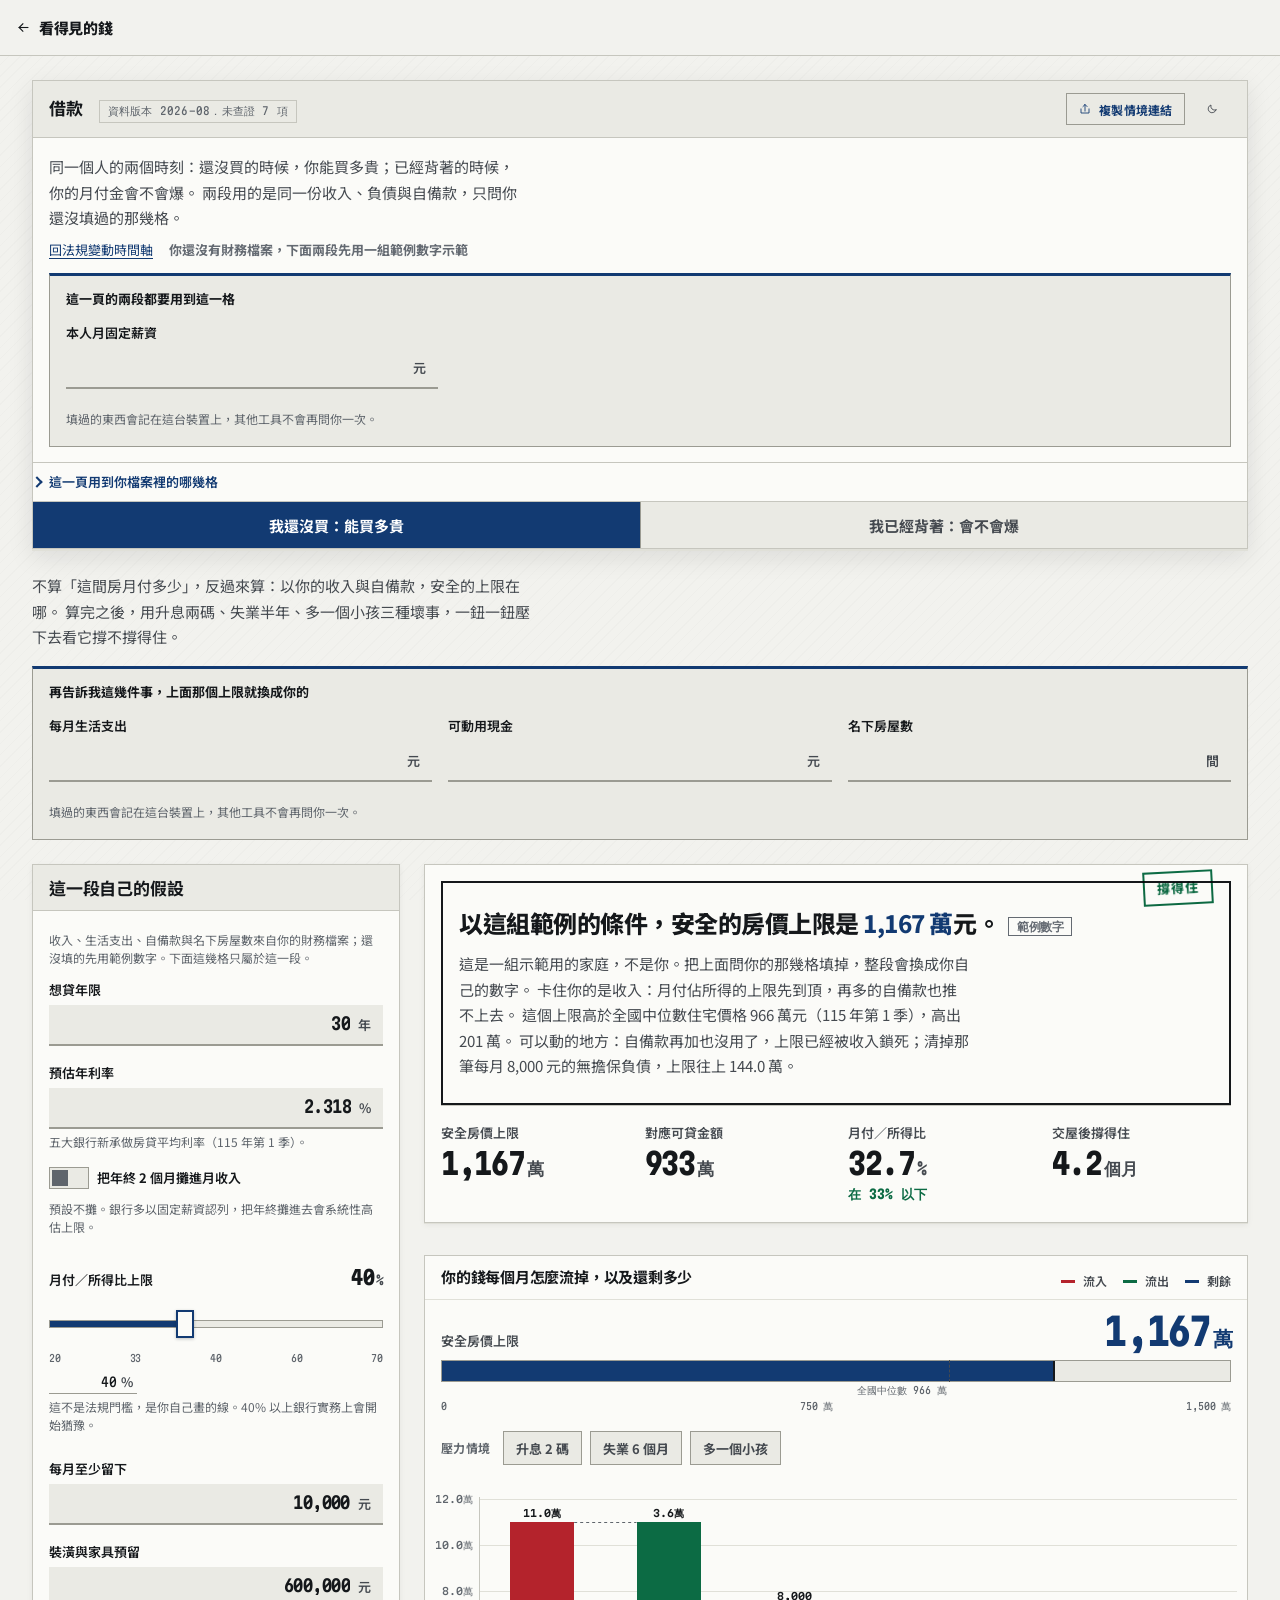
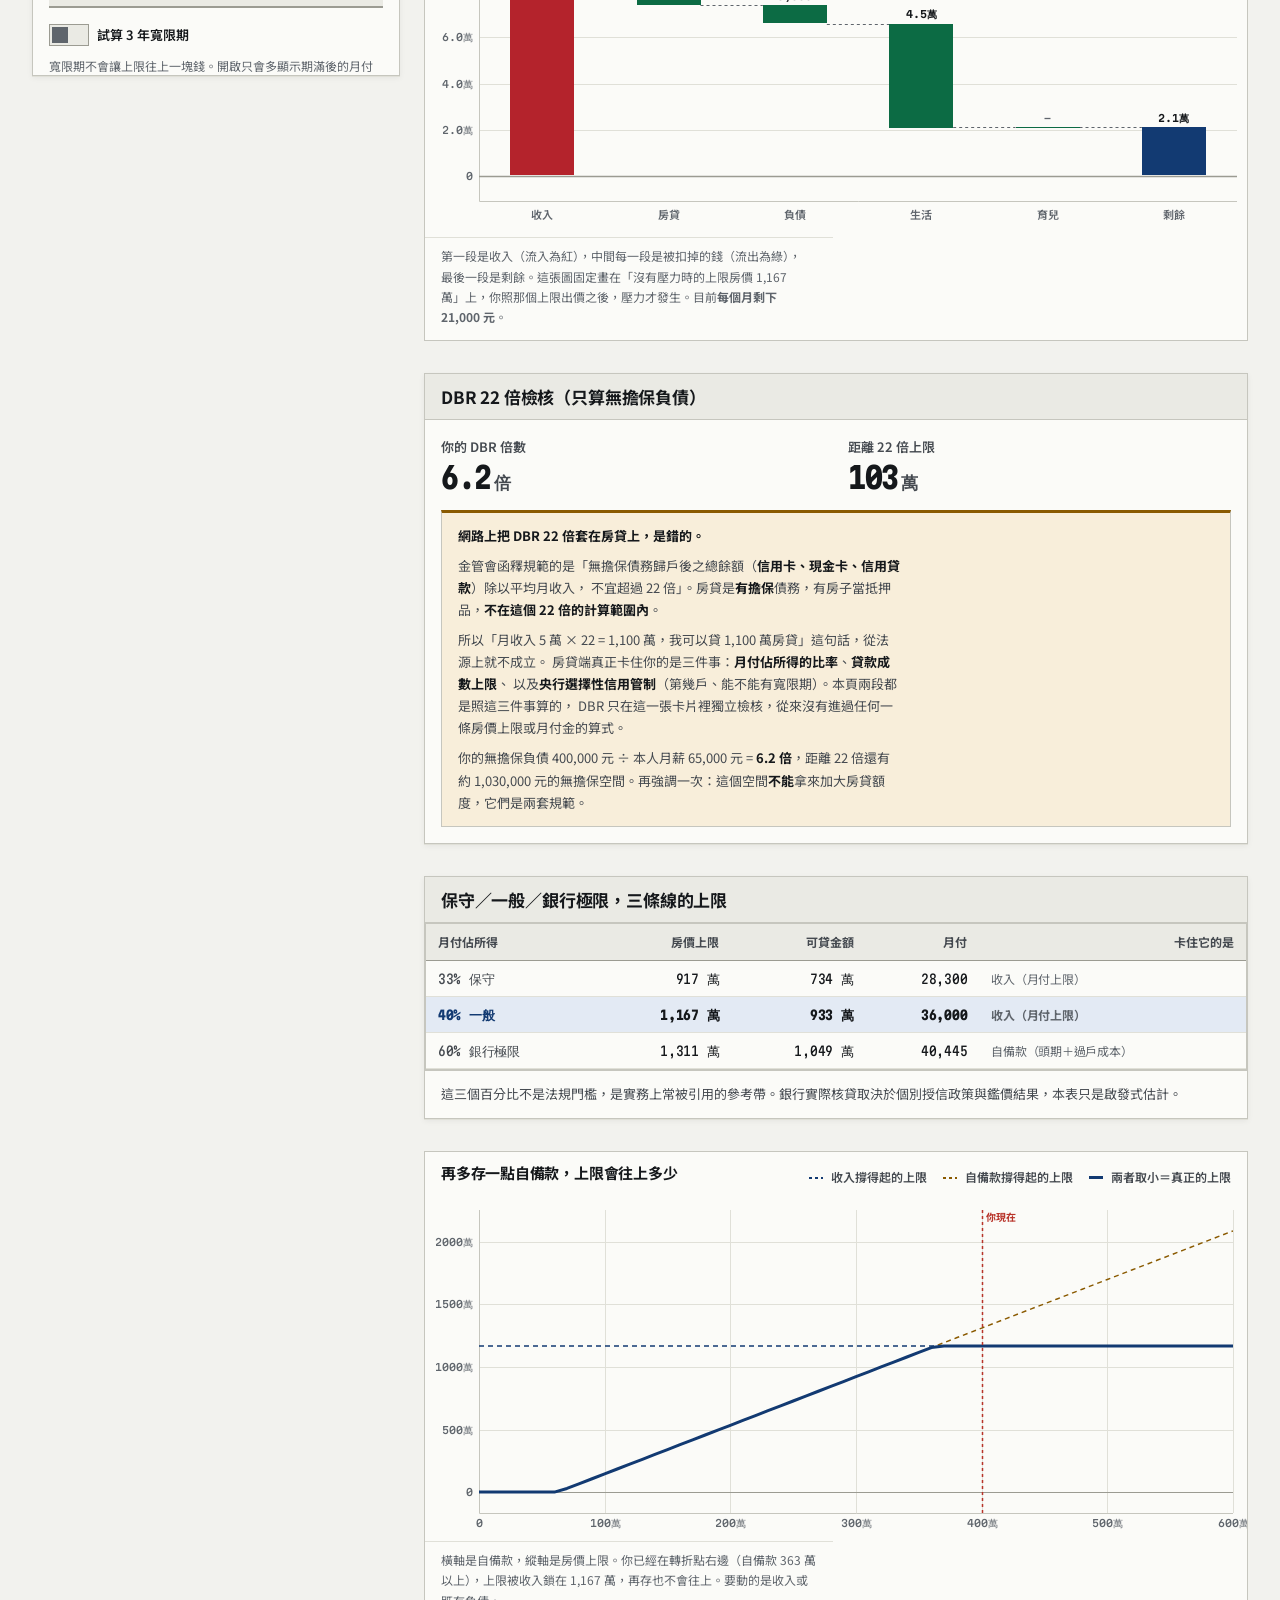
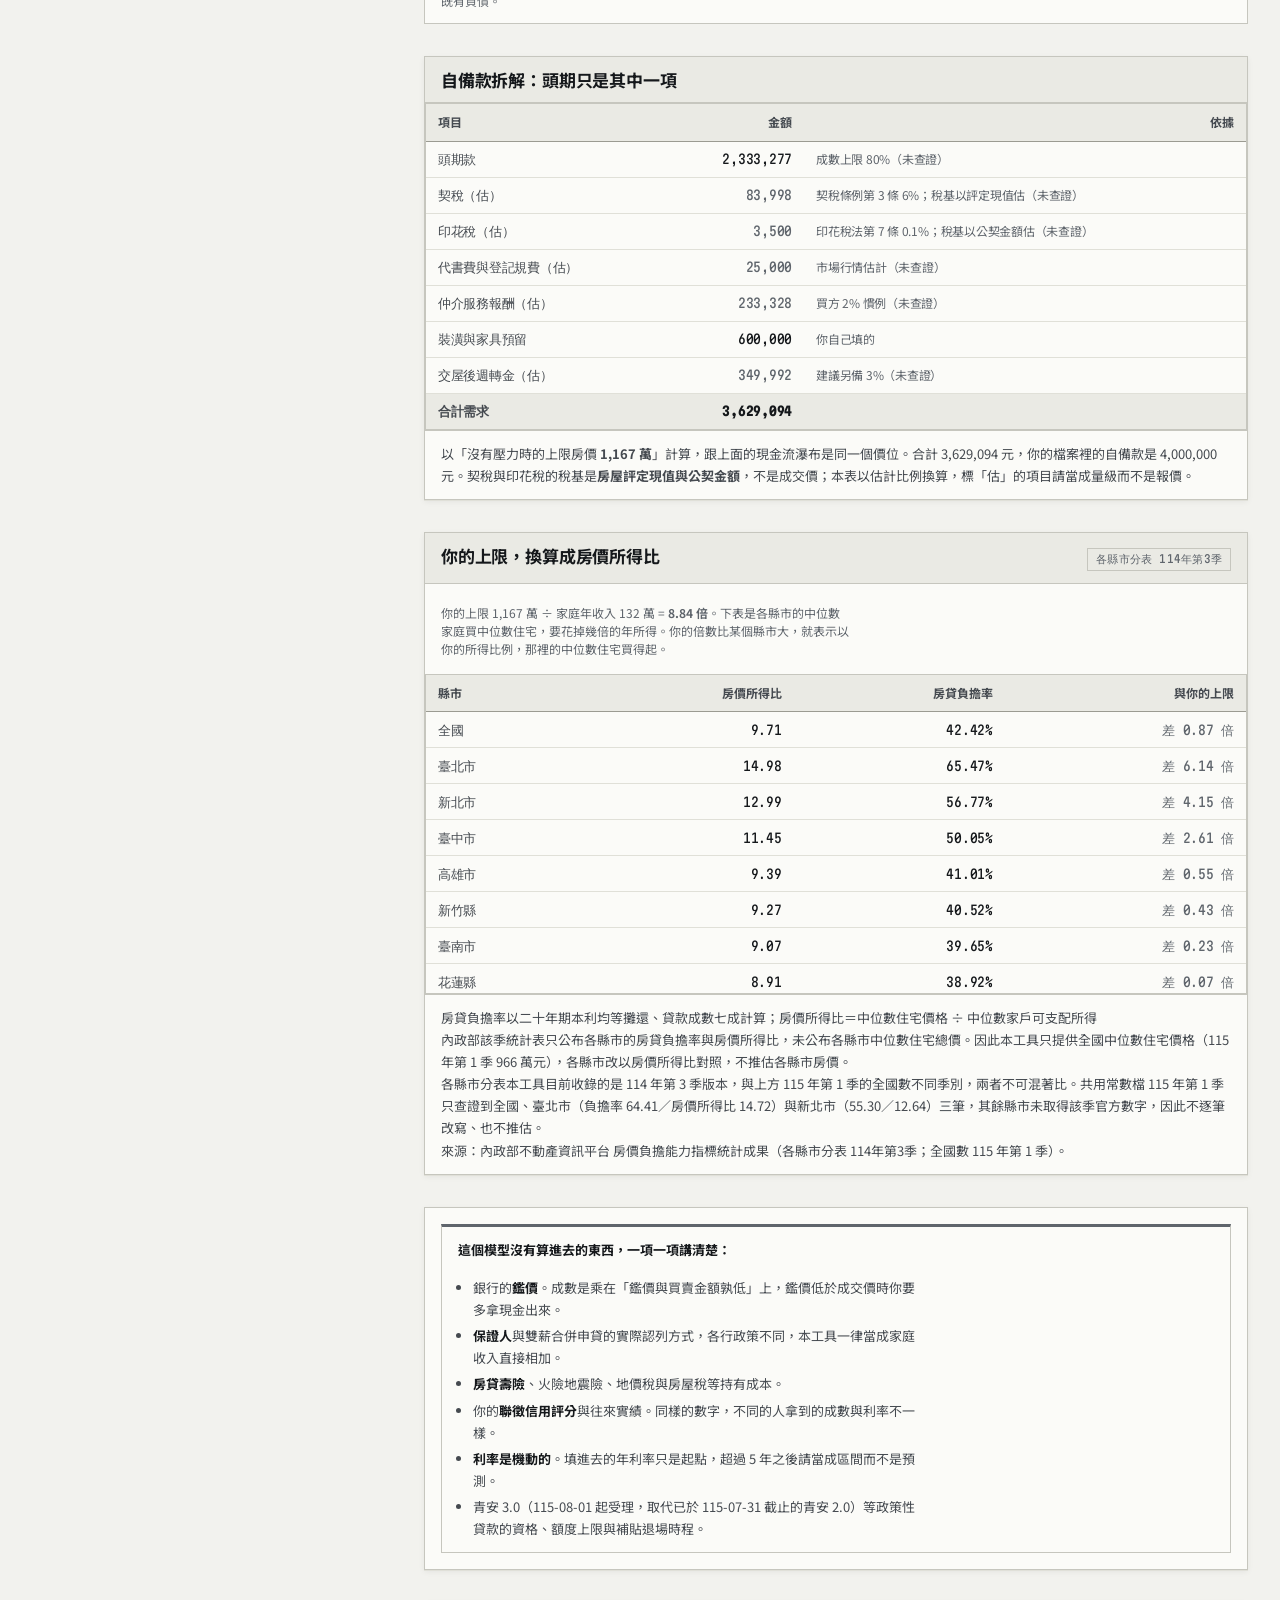
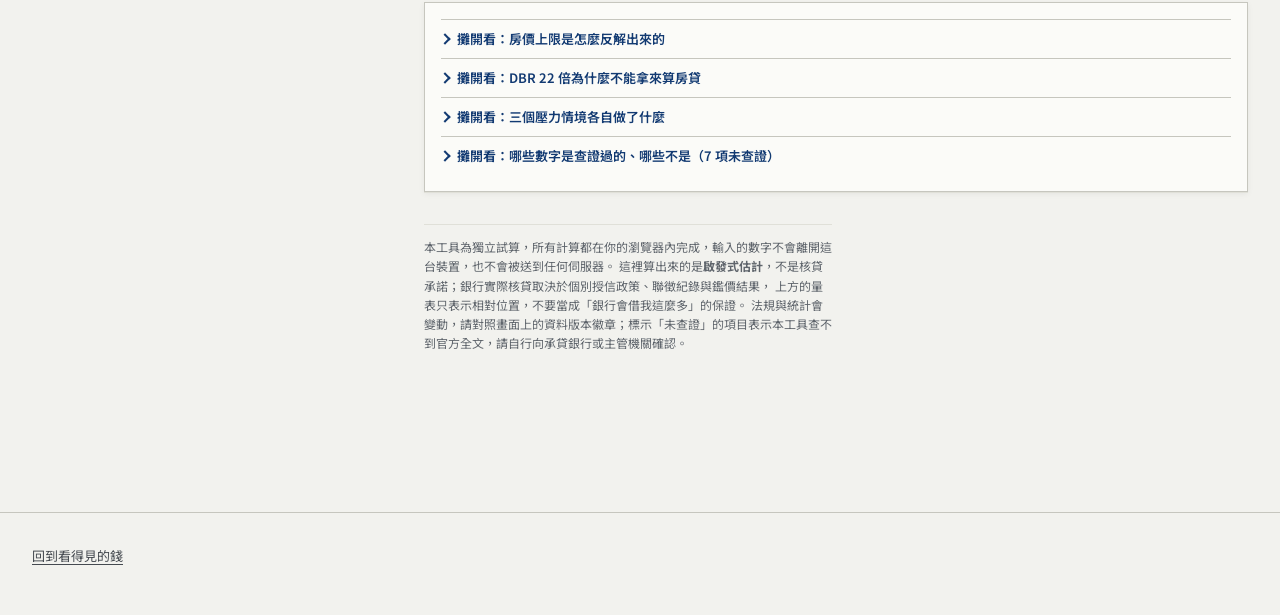
==== apps/borrow/index.html @ 631a75eb "時間軸擴充到 107 條，並停止把不同單位的金額加總 四個領域的查證回來，時間軸從 14 條擴充到 107 條（稅 34、房貸 29、勞保勞退 18、 健保 9、市場 17），其中 29 條能用使用者" ====
<!DOCTYPE html>
<html lang="zh-Hant-TW">
<head>
<meta charset="utf-8">
<meta name="viewport" content="width=device-width, initial-scale=1, viewport-fit=cover">
<title>借款｜看得見的錢</title>
<meta name="description" content="還沒買的時候，你能買多貴；已經背著的時候，月付金會不會爆。買房預算天花板壓力測試與房貸懸崖模擬器合併成一頁，共用同一份收入、負債與自備款，只問你還沒填過的那幾格。純前端計算，資料不離開瀏覽器。">
<meta name="color-scheme" content="light dark">
<meta property="og:title" content="借款｜看得見的錢">
<meta property="og:description" content="我能買多貴，以及我背的這筆會不會爆。同一份資料，兩段計算。">
<meta property="og:type" content="website">
<meta property="og:locale" content="zh_TW">
<link rel="icon" href="../../favicon.svg" type="image/svg+xml">
<link rel="preconnect" href="https://fonts.googleapis.com">
<link rel="preconnect" href="https://fonts.gstatic.com" crossorigin>
<link href="https://fonts.googleapis.com/css2?family=Martian+Mono:wdth,wght@75,400..700&family=Noto+Sans+TC:wght@400;500;700;900&display=swap" rel="stylesheet">
<link rel="stylesheet" href="../../assets/css/tokens.css">
<link rel="stylesheet" href="../../assets/css/base.css">
<link rel="stylesheet" href="../../assets/css/components.css">
<link rel="stylesheet" href="./app.css">
</head>
<body>
<!--
THESIS: 把每一個財務決策做成一張能逐行核對的複寫聯單據，拒絕本品類固定端出的兩盤菜：深色霓虹儀表板，以及米色圓角的理財小幫手。
OWN-WORLD: 台灣多聯式複寫單據。四種紙色（白／淡黃／淡粉／淡藍）承載四個並存情境；台灣制漲紅跌綠為語意色，印泥靛藍是唯一強調色；全站圓角 0；髮絲格線、騎縫虛線、底線式填寫格、硃砂印記；等寬數字全站對齊到同一條格線。
STORY: 使用者在首頁填過的收入、負債、自備款直接被拿來用，不必再填一次；他先在「能買多貴」按下三個壓力鈕，看見瀑布裡的剩餘那一段被擠到零線以下，再切到「會不會爆」拖動寬限期滑桿，親手把那道斷崖做出來；缺哪一格就在該段落就地問，填完立刻重算，最後把這張單子傳給伴侶或行員。
FIRST VIEWPORT: 單據抬頭（借款＋資料版本徽章）在最上；其下一句話說明這一頁包含哪兩件事，以及「這些數字用的是你在首頁填過的資料」；再來是兩段的切換勾選格；切換之下立刻是硃砂章落定的結論與四個讀數，緊接著就是招牌視覺。載入即有結論，沒有空白表單；沒有檔案的人看到的是標示為範例的一組數字。
FORM: 台灣金融複寫聯票據；為依共鳴排序的第 6 個方向；seed key bc85ad9e。
FINISH: unreviewed and undocumented is unfinished; this build ends with the finish review, the verdict, and DESIGN.md
-->
<a class="skip-link" href="#main">跳到主要內容</a>

<main id="main" class="wrap app-main">

  <!-- ============ 單據抬頭 ============ -->
  <section class="sheet sheet--raised app-head">
    <div class="sheet__head">
      <h1 class="sheet__title">借款</h1>
      <span class="datestamp" id="dataver">資料版本 -</span>
      <span class="topbar__spacer"></span>
      <span class="sheet-actions" id="sheetActions"></span>
    </div>

    <p class="app-lede">
      同一個人的兩個時刻：還沒買的時候，你能買多貴；已經背著的時候，你的月付金會不會爆。
      兩段用的是同一份收入、負債與自備款，只問你還沒填過的那幾格。
    </p>

    <p class="app-from" id="fromLine"></p>

    <div class="app-ask" id="askShared"></div>

    <details class="formula app-file" id="fileDrawer">
      <summary>這一頁用到你檔案裡的哪幾格</summary>
      <div class="formula__body">
        <p class="app-file__lead">
          這些是兩段共用的資料。在這裡改，兩段一起跟著變，其他工具也會用同一份，不會再問你第二次。
        </p>
        <div class="askbox__grid" id="fileGrid"></div>
        <p class="app-file__note">
          沒填的欄位一律當成 0（沒有配偶收入、沒有無擔保負債）。填進去只存在這台裝置上。
        </p>
      </div>
    </details>

    <div class="segmented segmented--block app-tabs" id="tabs" role="group" aria-label="選擇要看這一頁的哪一段">
      <button type="button" class="segmented__opt" data-value="ceiling" aria-pressed="true" aria-controls="sec-ceiling">
        我還沒買：能買多貴
      </button>
      <button type="button" class="segmented__opt" data-value="cliff" aria-pressed="false" aria-controls="sec-cliff">
        我已經背著：會不會爆
      </button>
    </div>
  </section>

  <!-- ==================================================================== -->
  <!-- ============ 第一段：買房預算天花板壓力測試 ============ -->
  <!-- ==================================================================== -->
  <section id="sec-ceiling" class="mod" aria-label="能買多貴">

    <p class="mod__lede">
      不算「這間房月付多少」，反過來算：以你的收入與自備款，安全的上限在哪。
      算完之後，用升息兩碼、失業半年、多一個小孩三種壞事，一鈕一鈕壓下去看它撐不撐得住。
    </p>

    <div class="mod__ask" id="askCeiling"></div>

    <div class="workbench">

      <!-- 只屬於這一段的假設 -->
      <form class="workbench__inputs sheet" id="c-inputs" autocomplete="off">
        <div class="sheet__head"><h2 class="sheet__title">這一段自己的假設</h2></div>
        <div class="sheet__body">

          <p class="field__hint fieldset__hint" id="c-sharedHint"></p>

          <div class="fieldgrid fieldgrid--2">
            <label class="field" id="c-f-years">
              <span class="field__label">想貸年限</span>
              <span class="field__control">
                <input type="text" inputmode="numeric" value="30">
                <span class="field__unit">年</span>
              </span>
              <span class="field__error"></span>
            </label>
            <label class="field" id="c-f-rate">
              <span class="field__label">預估年利率</span>
              <span class="field__control">
                <input type="text" inputmode="decimal" value="2.318">
                <span class="field__unit">%</span>
              </span>
              <span class="field__hint" id="c-rateHint"></span>
              <span class="field__error"></span>
            </label>
          </div>

          <label class="switch bonus-switch">
            <input type="checkbox" id="c-ck-bonus">
            <span class="switch__box"></span>
            <span>把年終 <b id="c-bonusM">2</b> 個月攤進月收入</span>
          </label>
          <p class="field__hint" id="c-bonusHint">預設不攤。銀行多以固定薪資認列，把年終攤進去會系統性高估上限。</p>

          <div class="slider" id="c-s-dsr">
            <div class="slider__top">
              <span class="slider__label" id="c-l-dsr">月付／所得比上限</span>
              <span class="slider__value" aria-hidden="true">40<small>%</small></span>
            </div>
            <div class="slider__track">
              <input type="range" min="20" max="70" step="1" value="40" aria-labelledby="c-l-dsr">
            </div>
            <div class="slider__ticks"><span>20</span><span>33</span><span>40</span><span>60</span><span>70</span></div>
            <label class="slider__twin">
              <span class="sr-only">月付／所得比上限（%，數字輸入）</span>
              <input type="text" inputmode="numeric" value="40">
              <span class="field__unit">%</span>
            </label>
            <span class="field__hint">這不是法規門檻，是你自己畫的線。40% 以上銀行實務上會開始猶豫。</span>
          </div>

          <div class="fieldgrid fieldgrid--2">
            <label class="field" id="c-f-keep">
              <span class="field__label">每月至少留下</span>
              <span class="field__control">
                <input type="text" inputmode="numeric" value="10,000">
                <span class="field__unit">元</span>
              </span>
              <span class="field__error"></span>
            </label>
            <label class="field" id="c-f-reno">
              <span class="field__label">裝潢與家具預留</span>
              <span class="field__control">
                <input type="text" inputmode="numeric" value="600,000">
                <span class="field__unit">元</span>
              </span>
              <span class="field__error"></span>
            </label>
          </div>

          <label class="switch">
            <input type="checkbox" id="c-ck-grace">
            <span class="switch__box"></span>
            <span>試算 3 年寬限期</span>
          </label>
          <p class="field__hint">寬限期不會讓上限往上一塊錢。開啟只會多顯示期滿後的月付跳升。</p>

          <div class="btnrow app-reset">
            <button type="button" class="btn btn--quiet btn--sm" id="c-resetBtn">這一段的假設回到預設</button>
          </div>
        </div>
      </form>

      <!-- 輸出 -->
      <div class="workbench__out stack-lg">

        <section class="sheet" aria-labelledby="c-verdict-h">
          <div class="sheet__body">
            <div class="verdict" id="c-verdict">
              <span class="verdict__stamp" id="c-stamp" hidden></span>
              <h2 class="verdict__lead" id="c-verdict-h">正在計算你的上限</h2>
              <p class="verdict__body" id="c-verdictBody">把下面缺的那幾格填好，這裡會告訴你上限在哪、是被什麼卡住的。</p>
            </div>

            <div class="state state--refuse" id="c-refuse" hidden>
              <h3 class="state__title">這個問題現在回答不了</h3>
              <p class="state__body" id="c-refuseBody"></p>
            </div>

            <div class="readout-row" id="c-readouts">
              <div class="readout"><span class="readout__label">安全房價上限</span><span class="readout__value" data-live id="c-r-price">-</span></div>
              <div class="readout"><span class="readout__label">對應可貸金額</span><span class="readout__value" data-live id="c-r-loan">-</span></div>
              <div class="readout"><span class="readout__label">月付／所得比</span><span class="readout__value" data-live id="c-r-dsr">-</span><span class="readout__delta" data-dir="flat" id="c-r-dsrline"></span></div>
              <div class="readout"><span class="readout__label">交屋後撐得住</span><span class="readout__value" data-live id="c-r-runway">-</span></div>
            </div>
          </div>
        </section>

        <!-- 招牌視覺：安全房價上限量表 + 三個壓力鈕 + 月現金流瀑布 -->
        <section class="plot" id="c-plotCard">
          <div class="plot__head">
            <h2 class="plot__title">你的錢每個月怎麼流掉，以及還剩多少</h2>
            <div class="legend" id="c-legend"></div>
          </div>

          <div class="gauge" id="c-gauge">
            <div class="gauge__top">
              <span class="gauge__label">安全房價上限</span>
              <span class="gauge__value num" id="c-gaugeValue">-</span>
            </div>
            <div class="gauge__track">
              <div class="gauge__fill" id="c-gaugeFill"></div>
              <div class="gauge__median" id="c-gaugeMedian"><span class="gauge__medianLabel">全國中位數</span></div>
            </div>
            <div class="gauge__scale" id="c-gaugeScale"></div>
          </div>

          <div class="stressbar" role="group" aria-labelledby="c-stress-h">
            <span class="stressbar__label" id="c-stress-h">壓力情境</span>
            <button type="button" class="stress" data-stress="rate" aria-pressed="false">升息 2 碼</button>
            <button type="button" class="stress" data-stress="jobless" aria-pressed="false">失業 6 個月</button>
            <button type="button" class="stress" data-stress="child" aria-pressed="false">多一個小孩</button>
          </div>

          <canvas class="plot__canvas" id="c-fall" role="img" aria-labelledby="c-fallDesc"></canvas>
          <p class="plot__foot" id="c-fallDesc">
            第一段是收入（流入為紅），中間每一段是被扣掉的錢（流出為綠），最後一段是剩餘。
          </p>
        </section>

        <!-- 誠信核心：DBR 22 倍的糾正 -->
        <section class="sheet" id="dbrCard">
          <div class="sheet__head">
            <h2 class="sheet__title">DBR 22 倍檢核（只算無擔保負債）</h2>
          </div>
          <div class="sheet__body">
            <div class="readout-row dbr-row">
              <div class="readout"><span class="readout__label">你的 DBR 倍數</span><span class="readout__value" data-live id="c-r-dbr">-</span></div>
              <div class="readout"><span class="readout__label">距離 22 倍上限</span><span class="readout__value" data-live id="c-r-dbrgap">-</span></div>
            </div>
            <div class="note note--warn" id="dbrNote">
              <p><b>網路上把 DBR 22 倍套在房貸上，是錯的。</b></p>
              <p>
                金管會函釋規範的是「無擔保債務歸戶後之總餘額（<b>信用卡、現金卡、信用貸款</b>）除以平均月收入，
                不宜超過 22 倍」。房貸是<b>有擔保</b>債務，有房子當抵押品，<b>不在這個 22 倍的計算範圍內</b>。
              </p>
              <p>
                所以「月收入 5 萬 × 22 = 1,100 萬，我可以貸 1,100 萬房貸」這句話，從法源上就不成立。
                房貸端真正卡住你的是三件事：<b>月付佔所得的比率</b>、<b>貸款成數上限</b>、
                以及<b>央行選擇性信用管制</b>（第幾戶、能不能有寬限期）。本頁兩段都是照這三件事算的，
                DBR 只在這一張卡片裡獨立檢核，從來沒有進過任何一條房價上限或月付金的算式。
              </p>
              <p id="c-dbrVerdict"></p>
            </div>
          </div>
        </section>

        <!-- 三檔上限對照 -->
        <section class="sheet" id="levelCard">
          <div class="sheet__head">
            <h2 class="sheet__title">保守／一般／銀行極限，三條線的上限</h2>
          </div>
          <div class="ledger-wrap">
            <table class="ledger">
              <thead><tr>
                <th scope="col">月付佔所得</th><th scope="col">房價上限</th><th scope="col">可貸金額</th>
                <th scope="col">月付</th><th scope="col">卡住它的是</th>
              </tr></thead>
              <tbody id="c-levelBody"></tbody>
            </table>
          </div>
          <div class="sheet__foot">
            這三個百分比不是法規門檻，是實務上常被引用的參考帶。銀行實際核貸取決於個別授信政策與鑑價結果，本表只是啟發式估計。
          </div>
        </section>

        <!-- 自備款要多少才夠 -->
        <section class="plot" id="savingsCard">
          <div class="plot__head">
            <h2 class="plot__title">再多存一點自備款，上限會往上多少</h2>
            <div class="legend" id="c-legend2"></div>
          </div>
          <canvas class="plot__canvas" id="c-chart2" role="img" aria-labelledby="c-chart2Desc"></canvas>
          <p class="plot__foot" id="c-chart2Desc">
            橫軸是自備款，縱軸是房價上限。兩條限制線的轉折點，就是「再存下去也沒用了」的位置。
          </p>
        </section>

        <!-- 自備款拆解 -->
        <section class="sheet" id="costCard">
          <div class="sheet__head">
            <h2 class="sheet__title">自備款拆解：頭期只是其中一項</h2>
          </div>
          <div class="ledger-wrap">
            <table class="ledger">
              <thead><tr>
                <th scope="col">項目</th><th scope="col">金額</th><th scope="col">依據</th>
              </tr></thead>
              <tbody id="c-costBody"></tbody>
              <tfoot><tr><td>合計需求</td><td id="c-costTotal">-</td><td></td></tr></tfoot>
            </table>
          </div>
          <div class="sheet__foot" id="c-costFoot"></div>
        </section>

        <!-- 房價所得比對照 -->
        <section class="sheet" id="pirCard">
          <div class="sheet__head">
            <h2 class="sheet__title">你的上限，換算成房價所得比</h2>
            <span class="topbar__spacer"></span>
            <span class="datestamp" id="c-pirQuarter">-</span>
          </div>
          <div class="sheet__body">
            <p class="field__hint" id="c-pirLede"></p>
          </div>
          <div class="ledger-wrap ledger-wrap--short">
            <table class="ledger">
              <thead><tr>
                <th scope="col">縣市</th><th scope="col">房價所得比</th><th scope="col">房貸負擔率</th><th scope="col">與你的上限</th>
              </tr></thead>
              <tbody id="c-pirBody"></tbody>
            </table>
          </div>
          <div class="sheet__foot" id="c-pirFoot"></div>
        </section>

        <!-- 沒有納入模型的東西 -->
        <section class="sheet">
          <div class="sheet__body">
            <div class="note">
              <p><b>這個模型沒有算進去的東西，一項一項講清楚：</b></p>
              <ul class="plainlist">
                <li>銀行的<b>鑑價</b>。成數是乘在「鑑價與買賣金額孰低」上，鑑價低於成交價時你要多拿現金出來。</li>
                <li><b>保證人</b>與雙薪合併申貸的實際認列方式，各行政策不同，本工具一律當成家庭收入直接相加。</li>
                <li><b>房貸壽險</b>、火險地震險、地價稅與房屋稅等持有成本。</li>
                <li>你的<b>聯徵信用評分</b>與往來實績。同樣的數字，不同的人拿到的成數與利率不一樣。</li>
                <li><b>利率是機動的</b>。填進去的年利率只是起點，超過 5 年之後請當成區間而不是預測。</li>
                <li>青安 3.0（115-08-01 起受理，取代已於 115-07-31 截止的青安 2.0）等政策性貸款的資格、額度上限與補貼退場時程。</li>
              </ul>
            </div>
          </div>
        </section>

        <section class="sheet">
          <div class="sheet__body" id="c-formulaHost"></div>
        </section>

        <p class="disclaimer">
          本工具為獨立試算，所有計算都在你的瀏覽器內完成，輸入的數字不會離開這台裝置，也不會被送到任何伺服器。
          這裡算出來的是<b>啟發式估計</b>，不是核貸承諾；銀行實際核貸取決於個別授信政策、聯徵紀錄與鑑價結果，
          上方的量表只表示相對位置，不要當成「銀行會借我這麼多」的保證。
          法規與統計會變動，請對照畫面上的資料版本徽章；標示「未查證」的項目表示本工具查不到官方全文，請自行向承貸銀行或主管機關確認。
        </p>
      </div>
    </div>
  </section>

  <!-- ==================================================================== -->
  <!-- ============ 第二段：房貸懸崖模擬器 ============ -->
  <!-- ==================================================================== -->
  <section id="sec-cliff" class="mod" aria-label="會不會爆" hidden>

    <p class="mod__lede">
      寬限期結束的那一個月，月付金會跳多高？把期數拖一下，那道斷崖就會自己長出來。
      分段利率、額外還本、升息壓力都算在同一條時間軸上，三個情境可以擺在一起比。
    </p>

    <div class="mod__ask" id="askCliff"></div>

    <div class="plies plies--mod" id="m-plies"></div>

    <div class="workbench">

      <!-- 只屬於這一段的填寫 -->
      <form class="workbench__inputs sheet" id="m-inputs" autocomplete="off">
        <div class="sheet__head"><h2 class="sheet__title">這一段自己的填寫</h2></div>
        <div class="sheet__body">

          <div class="askbox__grid" id="m-loanGrid"></div>
          <p class="field__hint fieldset__hint" id="m-loanHint"></p>

          <div class="slider" id="m-s-grace">
            <div class="slider__top">
              <span class="slider__label" id="m-l-grace">寬限期剩餘</span>
              <span class="slider__value" aria-hidden="true">36<small>期</small></span>
            </div>
            <div class="slider__track">
              <input type="range" min="0" max="60" step="1" value="36" aria-labelledby="m-l-grace">
            </div>
            <div class="slider__ticks"><span>0</span><span>12</span><span>24</span><span>36</span><span>48</span><span>60</span></div>
            <label class="slider__twin">
              <span class="sr-only">寬限期剩餘（期，數字輸入）</span>
              <input type="text" inputmode="numeric" value="36">
              <span class="field__unit">期</span>
            </label>
            <span class="field__hint" id="m-graceHint"></span>
          </div>

          <div class="slider" id="m-s-shock">
            <div class="slider__top">
              <span class="slider__label" id="m-l-shock">升息壓力</span>
              <span class="slider__value" aria-hidden="true">不變</span>
            </div>
            <div class="slider__track">
              <input type="range" min="-2" max="6" step="1" value="0" aria-labelledby="m-l-shock">
            </div>
            <div class="slider__ticks"><span>降2</span><span></span><span>0</span><span></span><span></span><span></span><span></span><span></span><span>升6碼</span></div>
            <label class="slider__twin">
              <span class="sr-only">升息壓力（碼，可填負數表示降息，數字輸入）</span>
              <input type="text" inputmode="numeric" value="0">
              <span class="field__unit">碼</span>
            </label>
          </div>

          <fieldset class="fieldset">
            <legend class="field__label">還款方式</legend>
            <div class="segmented segmented--block" id="m-seg-method" role="group">
              <button type="button" class="segmented__opt" data-value="annuity" aria-pressed="true">本息平均</button>
              <button type="button" class="segmented__opt" data-value="equalPrincipal" aria-pressed="false">本金平均</button>
              <button type="button" class="segmented__opt" data-value="interestOnly" aria-pressed="false">到期還本</button>
            </div>
          </fieldset>

          <fieldset class="fieldset">
            <legend class="field__label">利率時間軸</legend>
            <p class="field__hint fieldset__hint">
              台灣多為機動利率，會隨央行重訂；青安 3.0 的補貼也會分段退場。分段填寫比填一個固定利率誠實。
            </p>
            <div id="m-rateRows" class="rows"></div>
            <button type="button" class="btn btn--ghost btn--sm" id="m-addRate">新增一段利率</button>
            <p class="field__error rows__error" id="m-rateError"></p>
          </fieldset>

          <fieldset class="fieldset">
            <legend class="field__label">額外還本</legend>
            <div id="m-extraRows" class="rows"></div>
            <button type="button" class="btn btn--ghost btn--sm" id="m-addExtra">新增一筆還本</button>
          </fieldset>

          <fieldset class="fieldset">
            <legend class="field__label">拿官方方案來比</legend>
            <div class="segmented segmented--block" id="m-seg-preset" role="group"></div>
            <p class="field__hint" id="m-presetHint">
              套用會把目前這一聯換成該方案的金額、期數與利率，你檔案裡的房貸不受影響。
            </p>
          </fieldset>

          <div class="btnrow app-reset">
            <button type="button" class="btn btn--quiet btn--sm" id="m-resetBtn">這一聯回到你的檔案</button>
          </div>
        </div>
      </form>

      <!-- 輸出 -->
      <div class="workbench__out stack-lg">

        <section class="sheet" aria-labelledby="m-verdict-h">
          <div class="sheet__body">
            <div class="verdict" id="m-verdict">
              <span class="verdict__stamp" id="m-stamp" hidden></span>
              <h2 class="verdict__lead" id="m-verdict-h">正在算你的斷崖</h2>
              <p class="verdict__body" id="m-verdictBody">把下面缺的那幾格填好，這裡就會告訴你那個月會發生什麼事。</p>
            </div>
            <div class="state state--refuse" id="m-refuse" hidden>
              <h3 class="state__title">這個問題現在回答不了</h3>
              <p class="state__body" id="m-refuseBody"></p>
            </div>
            <div class="readout-row" id="m-readouts">
              <div class="readout"><span class="readout__label">寬限期內月付</span><span class="readout__value" data-live id="m-r-grace">-</span></div>
              <div class="readout"><span class="readout__label">期滿後月付</span><span class="readout__value" data-live id="m-r-after">-</span></div>
              <div class="readout"><span class="readout__label">跳升幅度</span><span class="readout__value" data-live id="m-r-jump">-</span><span class="readout__delta" data-dir="up" id="m-r-jumpx"></span></div>
              <div class="readout"><span class="readout__label">總利息支出</span><span class="readout__value" data-live id="m-r-interest">-</span></div>
            </div>
          </div>
        </section>

        <!-- 招牌視覺：月付金時間軸上的那道斷崖 -->
        <section class="plot" id="m-plotCard">
          <div class="plot__head">
            <h2 class="plot__title">每月要繳多少，從這一期到最後一期</h2>
            <div class="legend" id="m-legend"></div>
          </div>
          <canvas class="plot__canvas" id="m-chart" role="img" aria-labelledby="m-chartDesc"></canvas>
          <p class="plot__foot" id="m-chartDesc">
            橫軸是期數，縱軸是每月應繳金額。虛線是月付占所得的警戒線。
          </p>
        </section>

        <section class="plot" id="m-splitCard">
          <div class="plot__head">
            <h2 class="plot__title">同一筆錢，有多少變成本金、多少蒸發成利息</h2>
          </div>
          <canvas class="plot__canvas" id="m-chart2" role="img" aria-labelledby="m-chart2Desc"></canvas>
          <p class="plot__foot" id="m-chart2Desc">
            每一期的繳款被拆成本金與利息兩段。寬限期內本金那一段是零，這就是它真正的代價。
          </p>
        </section>

        <section class="sheet" id="m-tableCard">
          <div class="sheet__head">
            <h2 class="sheet__title">逐期攤還表</h2>
            <span class="topbar__spacer"></span>
            <button type="button" class="btn btn--quiet btn--sm" id="m-jumpCliff">跳到斷崖那一期</button>
          </div>
          <div class="ledger-wrap" id="m-ledgerWrap">
            <table class="ledger">
              <thead><tr>
                <th scope="col">期別</th><th scope="col">月付</th><th scope="col">本金</th>
                <th scope="col">利息</th><th scope="col">額外還本</th><th scope="col">剩餘本金</th>
              </tr></thead>
              <tbody></tbody>
            </table>
          </div>
          <div class="sheet__foot" id="m-tableFoot"></div>
        </section>

        <section class="sheet">
          <div class="sheet__body" id="m-formulaHost"></div>
        </section>

        <p class="disclaimer">
          本工具為獨立試算，所有計算都在你的瀏覽器內完成，輸入的數字不會離開這台裝置。
          實際核貸條件、利率與月付金以承貸銀行核定為準。機動利率會隨央行政策重訂，
          超過 5 年之後的月付金請以區間理解，不要當成精確預測。
        </p>
      </div>
    </div>
  </section>

</main>

<footer class="footer">
  <div class="wrap">
    <p><a href="../../index.html">回到看得見的錢</a></p>
  </div>
</footer>

<script src="../../assets/js/vendor/gsap.min.js"></script>
<script src="../../assets/js/vendor/CustomEase.min.js"></script>
<script src="../../assets/js/vendor/ScrollTrigger.min.js"></script>
<script type="module" src="./app.js"></script>
</body>
</html>
---- assets/css/tokens.css ----
/* ==========================================================================
   看得見的錢 — 設計代幣
   世界：台灣多聯式複寫單據（carbonless copy form）
   形狀鎖：全站圓角 0。唯一的曲線來自印記與圖表。
   色彩策略：Restrained — 紙與墨的中性底 + 單一強調色（印泥靛藍）
             紅綠是語意色（台灣漲紅跌綠），永遠不作裝飾用。
   ========================================================================== */

:root {
  color-scheme: light dark;

  /* --- 紙 ------------------------------------------------------------- */
  --paper:          #F2F2EE;  /* 桌面：單據躺在上面的檯面 */
  --sheet:          #FBFBF8;  /* 第一聯：白 */
  --sheet-sunk:     #EAEAE4;  /* 凹陷區（輸入槽、表頭） */

  /* 四聯紙色 — 用來標示情境（第一聯／第二聯／第三聯／第四聯） */
  --ply-1:          #FBFBF8;
  --ply-2:          #F7EEC6;
  --ply-3:          #F6DCDE;
  --ply-4:          #DCE7F1;
  --ply-1-edge:     #D8D8D0;
  --ply-2-edge:     #DCCF88;
  --ply-3-edge:     #E0B4B8;
  --ply-4-edge:     #A9C3DC;

  /* --- 墨 ------------------------------------------------------------- */
  --ink:            #15181B;
  --ink-2:          #454A50;
  --ink-3:          #5F656C;  /* 次要說明。已驗證對全部十種紙色皆 ≥4.55:1 */
  --ink-inv:        #F7F7F3;

  --rule:           #C6C6BE;  /* 表格細線 */
  --rule-strong:    #9B9B92;
  --rule-faint:     #E0E0D8;

  /* --- 強調（印泥靛藍）：主要動作、選取、焦點 ------------------------ */
  --accent:         #123A72;
  --accent-hi:      #1B4F94;
  --accent-ink:     #FFFFFF;
  --accent-wash:    #E3EAF4;

  /* --- 語意（台灣制：漲紅跌綠） --------------------------------------- */
  --up:             #B4232C;  /* 漲／流入／增加 */
  --up-wash:        #F7E3E4;
  --down:           #0C6B44;  /* 跌／流出／減少 */
  --down-wash:      #DFEDE6;
  --warn:           #8A5A00;  /* 警戒線、注意 */
  --warn-wash:      #F8EEDA;

  /* --- 硃砂印記 -------------------------------------------------------- */
  --stamp:          #B8342A;  /* 已驗證對全部十種紙色皆 ≥4.55:1 */
  /* 空章的灰。作廢印記與拒答標題都是正文級字，必須自己過 AA：
     舊值 #767C84 對凹陷紙 #EAEAE4 只有 3.49:1。 */
  --stamp-void:     #646A72;

  /* --- 圖表序列色（與語意色分離，避免誤讀漲跌） ----------------------- */
  --series-1:       #123A72;
  --series-2:       #B4232C;
  --series-3:       #0C6B44;
  --series-4:       #8A5A00;
  --series-5:       #5B3A82;
  --ghost:          #B6B6AD;  /* 前一個情境的鬼影 */

  /* --- 字體 ------------------------------------------------------------ */
  --font-cjk: "Noto Sans TC", -apple-system, BlinkMacSystemFont,
              "Segoe UI", "PingFang TC", "Microsoft JhengHei", sans-serif;
  --font-mono: "Martian Mono", ui-monospace, "SF Mono", "Cascadia Mono",
               Menlo, Consolas, monospace;

  /* 固定 rem 級距，比率 ~1.2（Operate 介面不用流體字級） */
  --t-xs:   0.75rem;   /* 12 */
  --t-sm:   0.8125rem; /* 13 */
  --t-base: 0.9375rem; /* 15 */
  --t-md:   1.0625rem; /* 17 */
  --t-lg:   1.25rem;   /* 20 */
  --t-xl:   1.5rem;    /* 24 */
  --t-2xl:  1.875rem;  /* 30 */
  --t-3xl:  2.375rem;  /* 38 */
  --t-4xl:  3rem;      /* 48 */
  --t-5xl:  4rem;      /* 64 */

  /* --- 間距：4px 基準 + 單據列高 --------------------------------------- */
  --s-1: 0.25rem;
  --s-2: 0.5rem;
  --s-3: 0.75rem;
  --s-4: 1rem;
  --s-5: 1.5rem;
  --s-6: 2rem;
  --s-7: 3rem;
  --s-8: 4rem;
  --s-9: 6rem;
  --row: 2.25rem;          /* 單據列高，所有表格對齊此格線 */

  --measure: 34em;         /* 中文內文行長（約 40 字） */

  /* --- 形狀鎖 ---------------------------------------------------------- */
  --radius: 0;

  /* --- 深度：紙的陰影帶位移與柔邊，不是零位移光暈 --------------------- */
  --lift-1: 0 1px 0 var(--rule-faint), 0 2px 6px rgba(21, 24, 27, 0.06);
  --lift-2: 0 2px 0 var(--rule-faint), 0 8px 24px rgba(21, 24, 27, 0.10);
  --lift-3: 0 3px 0 var(--rule), 0 18px 48px rgba(21, 24, 27, 0.16);

  /* --- 動效 ------------------------------------------------------------ */
  --dur-1: 0.14s;   /* 狀態回饋 */
  --dur-2: 0.24s;   /* 一般轉場 */
  --dur-3: 0.42s;   /* 逐行推出 */
  --ease-out: cubic-bezier(0.16, 1, 0.3, 1);

  --z-sheet: 1;
  --z-sticky: 20;
  --z-overlay: 60;
  --z-toast: 80;
}

/* ==========================================================================
   夜間：藍晒聯。同一套單據在檯燈下的樣子，不是另一個品牌。
   ========================================================================== */
@media (prefers-color-scheme: dark) {
  :root:not([data-theme="light"]) {
    --paper:        #101318;
    --sheet:        #191D24;
    --sheet-sunk:   #12161C;

    --ply-1:        #191D24;
    --ply-2:        #242017;
    --ply-3:        #261A1C;
    --ply-4:        #16212C;
    --ply-1-edge:   #333A44;
    --ply-2-edge:   #4B4227;
    --ply-3-edge:   #4D3238;
    --ply-4-edge:   #2C4460;

    --ink:          #E9EAE4;
    --ink-2:        #B4B8BE;
    --ink-3:        #8A9099;
    --ink-inv:      #101318;

    --rule:         #333A44;
    --rule-strong:  #525A66;
    --rule-faint:   #232931;

    --accent:       #6DA4EE;
    --accent-hi:    #90BEFF;
    --accent-ink:   #0B1017;
    --accent-wash:  #17263A;

    --up:           #F0616B;
    --up-wash:      #2E181B;
    --down:         #45C48C;
    --down-wash:    #142A22;
    --warn:         #E0A93F;
    --warn-wash:    #2B2312;

    --stamp:        #E4614E;
    --stamp-void:   #848C97;

    --series-1:     #6DA4EE;
    --series-2:     #F0616B;
    --series-3:     #45C48C;
    --series-4:     #E0A93F;
    --series-5:     #B198E0;
    --ghost:        #4A515B;

    --lift-1: 0 1px 0 rgba(255,255,255,0.04), 0 2px 6px rgba(0,0,0,0.5);
    --lift-2: 0 2px 0 rgba(255,255,255,0.04), 0 8px 24px rgba(0,0,0,0.55);
    --lift-3: 0 3px 0 rgba(255,255,255,0.06), 0 18px 48px rgba(0,0,0,0.65);
  }
}

/* 手動切換：使用者按下夜間鈕時覆寫系統偏好 */
:root[data-theme="dark"] {
  --paper:        #101318;
  --sheet:        #191D24;
  --sheet-sunk:   #12161C;
  --ply-1:        #191D24;
  --ply-2:        #242017;
  --ply-3:        #261A1C;
  --ply-4:        #16212C;
  --ply-1-edge:   #333A44;
  --ply-2-edge:   #4B4227;
  --ply-3-edge:   #4D3238;
  --ply-4-edge:   #2C4460;
  --ink:          #E9EAE4;
  --ink-2:        #B4B8BE;
  --ink-3:        #8A9099;
  --ink-inv:      #101318;
  --rule:         #333A44;
  --rule-strong:  #525A66;
  --rule-faint:   #232931;
  --accent:       #6DA4EE;
  --accent-hi:    #90BEFF;
  --accent-ink:   #0B1017;
  --accent-wash:  #17263A;
  --up:           #F0616B;
  --up-wash:      #2E181B;
  --down:         #45C48C;
  --down-wash:    #142A22;
  --warn:         #E0A93F;
  --warn-wash:    #2B2312;
  --stamp:        #E4614E;
  --stamp-void:   #848C97;
  --series-1:     #6DA4EE;
  --series-2:     #F0616B;
  --series-3:     #45C48C;
  --series-4:     #E0A93F;
  --series-5:     #B198E0;
  --ghost:        #4A515B;
  --lift-1: 0 1px 0 rgba(255,255,255,0.04), 0 2px 6px rgba(0,0,0,0.5);
  --lift-2: 0 2px 0 rgba(255,255,255,0.04), 0 8px 24px rgba(0,0,0,0.55);
  --lift-3: 0 3px 0 rgba(255,255,255,0.06), 0 18px 48px rgba(0,0,0,0.65);
}
---- assets/css/base.css ----
/* ==========================================================================
   看得見的錢 — 基礎排版與版面
   ========================================================================== */

*, *::before, *::after { box-sizing: border-box; }

/* hidden 必須贏過任何元件的 display。元件庫裡像 .state 這種預設 display:flex 的
   容器，特異性高於 [hidden] 的 UA 樣式，會讓「預設收起」的面板永遠顯示。 */
[hidden] { display: none !important; }

html {
  -webkit-text-size-adjust: 100%;
  scroll-behavior: smooth;
}
@media (prefers-reduced-motion: reduce) {
  html { scroll-behavior: auto; }
}

body {
  margin: 0;
  background: var(--paper);
  color: var(--ink);
  font-family: var(--font-cjk);
  font-size: var(--t-base);
  line-height: 1.7;
  -webkit-font-smoothing: antialiased;
  text-rendering: optimizeLegibility;
  overflow-x: hidden;
}

/* 檯面的紙紋：極淡的斜向細線，靜態、不隨捲動重繪 */
body::before {
  content: "";
  position: fixed;
  inset: 0;
  pointer-events: none;
  z-index: 0;
  opacity: 0.5;
  background-image: repeating-linear-gradient(
    -45deg,
    transparent 0 7px,
    color-mix(in srgb, var(--ink) 3%, transparent) 7px 8px
  );
}
@media (prefers-reduced-transparency: reduce) {
  body::before { display: none; }
}

/* --- 標題 ---------------------------------------------------------------- */
h1, h2, h3, h4 {
  margin: 0;
  font-weight: 700;
  line-height: 1.25;
  letter-spacing: -0.015em;
  text-wrap: balance;
}
h1 { font-size: var(--t-3xl); }
h2 { font-size: var(--t-2xl); }
h3 { font-size: var(--t-lg); }
h4 { font-size: var(--t-md); }

p { margin: 0 0 var(--s-4); max-width: var(--measure); text-wrap: pretty; }
p:last-child { margin-bottom: 0; }

a {
  color: var(--accent);
  text-decoration: underline;
  text-underline-offset: 0.2em;
  text-decoration-thickness: 1px;
}
a:hover { text-decoration-thickness: 2px; }

small { font-size: var(--t-sm); }

hr {
  border: 0;
  border-top: 1px solid var(--rule);
  margin: var(--s-5) 0;
}

/* --- 數字：全站表格對齊 --------------------------------------------------
   Martian Mono 的寬度軸壓到 75%，這是收據與帳票印表機的字寬，
   也讓六位數金額不會把版面撐破。 */
.num, .ledger td, .readout__value, .stat__value, input[type="number"], input[type="text"].num {
  font-family: var(--font-mono);
  font-stretch: 75%;
  font-variant-numeric: tabular-nums;
  font-feature-settings: "tnum" 1;
  letter-spacing: -0.02em;
}

/* --- 焦點：方形描邊，符合形狀鎖 ------------------------------------------ */
:where(a, button, input, select, textarea, summary, [tabindex]):focus-visible {
  outline: 2px solid var(--accent);
  outline-offset: 2px;
  border-radius: 0;
}

::selection { background: var(--accent); color: var(--accent-ink); }

/* --- 版面容器 ------------------------------------------------------------ */
.wrap {
  width: 100%;
  max-width: 78rem;
  margin-inline: auto;
  padding-inline: var(--s-4);
  position: relative;
  z-index: 1;
}
.wrap--narrow { max-width: 52rem; }

.stack > * + * { margin-top: var(--s-4); }
.stack-lg > * + * { margin-top: var(--s-6); }

/* 標題上方留白多於下方 */
.section { padding-block: var(--s-8) var(--s-6); }
.section > h2 { margin-bottom: var(--s-4); }

/* --- 導覽列：單行，≤72px ------------------------------------------------- */
.topbar {
  position: sticky;
  top: 0;
  z-index: var(--z-sticky);
  height: 56px;
  display: flex;
  align-items: center;
  gap: var(--s-4);
  padding-inline: var(--s-4);
  background: color-mix(in srgb, var(--paper) 92%, transparent);
  backdrop-filter: blur(8px);
  border-bottom: 1px solid var(--rule);
}
@supports not (backdrop-filter: blur(8px)) {
  .topbar { background: var(--paper); }
}
.topbar__mark {
  display: inline-flex;
  align-items: center;
  gap: var(--s-2);
  font-weight: 800;
  font-size: var(--t-base);
  letter-spacing: -0.02em;
  color: var(--ink);
  text-decoration: none;
  white-space: nowrap;
}
.topbar__mark:hover { text-decoration: none; }
.topbar__spacer { flex: 1 1 auto; }
.topbar__link {
  font-size: var(--t-sm);
  color: var(--ink-2);
  text-decoration: none;
  white-space: nowrap;
}
.topbar__link:hover { color: var(--ink); text-decoration: underline; }

/* --- 頁尾 ---------------------------------------------------------------- */
.footer {
  margin-top: var(--s-9);
  border-top: 1px solid var(--rule);
  padding-block: var(--s-6) var(--s-7);
  font-size: var(--t-sm);
  color: var(--ink-2);
}
.footer a { color: var(--ink-2); }

/* --- 無障礙 -------------------------------------------------------------- */
.sr-only {
  position: absolute; width: 1px; height: 1px;
  padding: 0; margin: -1px; overflow: hidden;
  clip: rect(0,0,0,0); white-space: nowrap; border: 0;
}
.skip-link {
  position: absolute; left: var(--s-4); top: -100%;
  z-index: var(--z-toast);
  background: var(--accent); color: var(--accent-ink);
  padding: var(--s-2) var(--s-4);
  font-size: var(--t-sm); font-weight: 700;
  text-decoration: none;
}
.skip-link:focus { top: var(--s-2); }

/* --- 降低動效：全站硬性降級 ---------------------------------------------- */
@media (prefers-reduced-motion: reduce) {
  *, *::before, *::after {
    animation-duration: 0.001ms !important;
    animation-iteration-count: 1 !important;
    transition-duration: 0.001ms !important;
  }
}

/* --- 列印：本來就是一張單據 ---------------------------------------------- */
@media print {
  body::before, .topbar, .btn, .no-print { display: none !important; }
  body { background: #fff; color: #000; }
  .sheet { box-shadow: none; border: 1px solid #000; break-inside: avoid; }
}
---- assets/css/components.css ----
/* ==========================================================================
   看得見的錢 — 元件庫
   每個元件都備齊 default / hover / focus / active / disabled / loading /
   error / empty。形狀鎖：圓角 0。
   ========================================================================== */

/* ==========================================================================
   1. 單據（sheet）— 全站唯一的內容容器。不用卡片。
   ========================================================================== */
.sheet {
  position: relative;
  background: var(--sheet);
  border: 1px solid var(--rule);
  box-shadow: var(--lift-1);
}
.sheet--raised { box-shadow: var(--lift-2); }

/* 騎縫線：撕開處 */
.sheet--perf-top { border-top: 0; }
.sheet--perf-top::before,
.sheet--perf-bottom::after {
  content: "";
  position: absolute;
  left: 0; right: 0;
  height: 1px;
  background-image: repeating-linear-gradient(
    to right,
    var(--rule-strong) 0 6px,
    transparent 6px 12px
  );
}
.sheet--perf-top::before { top: 0; }
.sheet--perf-bottom::after { bottom: 0; }

/* 單據表頭：機關列 + 單據名 + 資料版本 */
.sheet__head {
  display: flex;
  flex-wrap: wrap;
  align-items: baseline;
  gap: var(--s-2) var(--s-4);
  padding: var(--s-3) var(--s-4);
  background: var(--sheet-sunk);
  border-bottom: 1px solid var(--rule);
}
.sheet__title {
  font-size: var(--t-md);
  font-weight: 700;
  letter-spacing: -0.01em;
  margin: 0;
}
.sheet__body { padding: var(--s-4); container-type: inline-size; }
.sheet__foot {
  padding: var(--s-3) var(--s-4);
  border-top: 1px solid var(--rule);
  font-size: var(--t-sm);
  color: var(--ink-2);
}

/* 資料版本徽章：法規會變，所以版本必須永遠在畫面上 */
.datestamp {
  display: inline-flex;
  align-items: center;
  gap: var(--s-1);
  font-family: var(--font-mono);
  font-stretch: 75%;
  font-size: 0.6875rem;
  letter-spacing: 0.02em;
  color: var(--ink-3);
  border: 1px solid var(--rule);
  padding: 1px var(--s-2);
  white-space: nowrap;
}
.datestamp--editable { cursor: pointer; color: var(--accent); border-color: var(--accent); }
.datestamp--editable:hover { background: var(--accent-wash); }

/* ==========================================================================
   2. 四聯：情境圖層。這是本套件比較情境的主要機制。
   ========================================================================== */
.plies {
  display: flex;
  align-items: flex-end;
  gap: 2px;
  overflow-x: auto;
  scrollbar-width: none;
  padding-top: var(--s-1);
}
.plies::-webkit-scrollbar { display: none; }

.ply {
  appearance: none;
  flex: 0 0 auto;
  border: 1px solid var(--rule);
  border-bottom: 0;
  background: var(--sheet-sunk);
  color: var(--ink-2);
  font-family: var(--font-cjk);
  font-size: var(--t-sm);
  font-weight: 600;
  padding: var(--s-2) var(--s-4);
  cursor: pointer;
  position: relative;
  top: 2px;
  transition: background var(--dur-1) var(--ease-out),
              color var(--dur-1) var(--ease-out),
              top var(--dur-1) var(--ease-out);
  display: inline-flex;
  align-items: center;
  gap: var(--s-2);
  white-space: nowrap;
}
.ply:hover { background: var(--sheet); color: var(--ink); }
.ply[aria-selected="true"] {
  top: 0;
  color: var(--ink);
  border-color: var(--rule-strong);
  box-shadow: inset 0 3px 0 var(--accent);
}
.ply[data-ply="1"][aria-selected="true"] { background: var(--ply-1); }
.ply[data-ply="2"][aria-selected="true"] { background: var(--ply-2); }
.ply[data-ply="3"][aria-selected="true"] { background: var(--ply-3); }
.ply[data-ply="4"][aria-selected="true"] { background: var(--ply-4); }
.ply__swatch {
  width: 10px; height: 10px;
  border: 1px solid var(--rule-strong);
  flex: 0 0 auto;
}
.ply[data-ply="1"] .ply__swatch { background: var(--ply-1); }
.ply[data-ply="2"] .ply__swatch { background: var(--ply-2); }
.ply[data-ply="3"] .ply__swatch { background: var(--ply-3); }
.ply[data-ply="4"] .ply__swatch { background: var(--ply-4); }

.ply__close {
  appearance: none; border: 0; background: none;
  color: var(--ink-3); cursor: pointer; padding: 0 0 0 var(--s-1);
  line-height: 1; display: inline-flex;
}
.ply__close:hover { color: var(--up); }

.ply--add { color: var(--accent); border-style: dashed; }
.ply--add:hover { background: var(--accent-wash); }
.ply:disabled, .ply--add:disabled { opacity: 0.4; cursor: not-allowed; }

/* ==========================================================================
   3. 填寫格（field）— 底線式，像單據上要填的空格
   ========================================================================== */
.field { display: block; margin-bottom: var(--s-4); }
.field__label {
  display: block;
  font-size: var(--t-sm);
  font-weight: 600;
  color: var(--ink);
  margin-bottom: var(--s-1);
}
.field__req { color: var(--up); font-weight: 700; }

.field__control {
  display: flex;
  align-items: baseline;
  gap: var(--s-2);
  border-bottom: 2px solid var(--rule-strong);
  background: var(--sheet-sunk);
  padding: var(--s-2) var(--s-3);
  transition: border-color var(--dur-1) var(--ease-out),
              background var(--dur-1) var(--ease-out);
}
.field__control:hover { border-bottom-color: var(--ink-2); }
.field__control:focus-within {
  border-bottom-color: var(--accent);
  background: var(--sheet);
  outline: 2px solid var(--accent);
  outline-offset: 2px;
}

.field input,
.field select,
.field textarea {
  flex: 1 1 auto;
  min-width: 0;
  appearance: none;
  border: 0;
  background: none;
  color: var(--ink);
  font-family: var(--font-mono);
  font-stretch: 75%;
  font-variant-numeric: tabular-nums;
  font-size: var(--t-md);
  font-weight: 600;
  letter-spacing: -0.03em;
  padding: 0;
  text-align: right;
}
.field input:focus, .field select:focus, .field textarea:focus { outline: none; }
.field input::-webkit-outer-spin-button,
.field input::-webkit-inner-spin-button { -webkit-appearance: none; margin: 0; }
.field input[type="number"] { -moz-appearance: textfield; }
.field input::placeholder { color: var(--ink-3); font-weight: 400; }

.field select {
  font-family: var(--font-cjk);
  text-align: left;
  cursor: pointer;
}

.field__unit {
  flex: 0 0 auto;
  font-size: var(--t-sm);
  color: var(--ink-2);
  font-weight: 600;
}
.field__prefix { flex: 0 0 auto; font-size: var(--t-sm); color: var(--ink-2); }

.field__hint {
  display: block;
  margin-top: var(--s-1);
  font-size: var(--t-xs);
  color: var(--ink-3);
  line-height: 1.5;
}
.field__error {
  display: none;
  margin-top: var(--s-1);
  font-size: var(--t-xs);
  color: var(--up);
  font-weight: 600;
  line-height: 1.5;
}
.field[data-state="error"] .field__control { border-bottom-color: var(--up); background: var(--up-wash); }
.field[data-state="error"] .field__error { display: block; }
.field[data-state="error"] .field__hint { display: none; }

.field[data-disabled] { opacity: 0.5; }
.field[data-disabled] .field__control { background: var(--sheet-sunk); border-bottom-style: dashed; }
.field input:disabled, .field select:disabled { cursor: not-allowed; }

/* 兩欄／三欄填寫區：依「容器」而非視窗寬度決定，否則窄側欄在寬螢幕上會被撐破 */
.fieldgrid { display: grid; gap: 0 var(--s-4); }
@container (min-width: 30rem) { .fieldgrid--2 { grid-template-columns: 1fr 1fr; } }
@container (min-width: 46rem) { .fieldgrid--3 { grid-template-columns: repeat(3, 1fr); } }

/* ==========================================================================
   4. 滑桿（slider）— 本套件最重要的輸入。拖動就是論證。
   ========================================================================== */
.slider { display: block; margin-bottom: var(--s-5); }
.slider__top {
  display: flex;
  align-items: baseline;
  justify-content: space-between;
  gap: var(--s-3);
  margin-bottom: var(--s-2);
}
.slider__label { font-size: var(--t-sm); font-weight: 600; }
.slider__value {
  font-family: var(--font-mono);
  font-stretch: 75%;
  font-variant-numeric: tabular-nums;
  font-size: var(--t-lg);
  font-weight: 700;
  letter-spacing: -0.04em;
  color: var(--ink);
}
.slider__value small { font-size: var(--t-sm); color: var(--ink-2); font-weight: 600; margin-left: 2px; }

.slider__track { position: relative; padding-block: var(--s-2); }

.slider input[type="range"] {
  -webkit-appearance: none;
  appearance: none;
  width: 100%;
  height: 28px;
  margin: 0;
  background: transparent;
  cursor: grab;
  display: block;
}
.slider input[type="range"]:active { cursor: grabbing; }

.slider input[type="range"]::-webkit-slider-runnable-track {
  height: 8px;
  background:
    linear-gradient(var(--accent), var(--accent)) 0 / var(--fill, 0%) 100% no-repeat,
    var(--sheet-sunk);
  border: 1px solid var(--rule-strong);
}
.slider input[type="range"]::-moz-range-track {
  height: 8px;
  background: var(--sheet-sunk);
  border: 1px solid var(--rule-strong);
}
.slider input[type="range"]::-moz-range-progress {
  height: 8px;
  background: var(--accent);
}
/* 滑塊：方形游標，像單據上的可移動指標 */
.slider input[type="range"]::-webkit-slider-thumb {
  -webkit-appearance: none;
  width: 18px; height: 28px;
  margin-top: -11px;
  background: var(--sheet);
  border: 2px solid var(--accent);
  box-shadow: 0 1px 3px rgba(21,24,27,0.25);
  cursor: grab;
}
.slider input[type="range"]::-moz-range-thumb {
  width: 14px; height: 24px;
  border-radius: 0;
  background: var(--sheet);
  border: 2px solid var(--accent);
  box-shadow: 0 1px 3px rgba(21,24,27,0.25);
  cursor: grab;
}
.slider input[type="range"]:hover::-webkit-slider-thumb { background: var(--accent-wash); }
.slider input[type="range"]:hover::-moz-range-thumb { background: var(--accent-wash); }
.slider input[type="range"]:disabled { cursor: not-allowed; opacity: 0.45; }

/* 刻度：像尺 */
.slider__ticks {
  display: flex;
  justify-content: space-between;
  margin-top: var(--s-1);
  font-family: var(--font-mono);
  font-stretch: 75%;
  font-size: 0.625rem;
  color: var(--ink-3);
  letter-spacing: -0.02em;
}
.slider__ticks span { position: relative; }

/* 滑桿的數字孿生：鍵盤與精確輸入的等效路徑。
   固定排在刻度下方左側，七個 App 一律用同一個位置，不各自搬家。 */
.slider__twin {
  display: inline-flex;
  align-items: baseline;
  gap: var(--s-1);
  border-bottom: 1px solid var(--rule-strong);
  padding: 0 var(--s-1);
  margin-top: var(--s-1);
}
.slider__twin input {
  width: 5.5ch;
  border: 0; background: none; padding: 0;
  font-family: var(--font-mono);
  font-stretch: 75%;
  font-variant-numeric: tabular-nums;
  font-size: var(--t-sm);
  text-align: right;
  color: var(--ink);
}
.slider__twin input:focus { outline: none; }
.slider__twin:focus-within { border-bottom-color: var(--accent); outline: 2px solid var(--accent); outline-offset: 2px; }

/* ==========================================================================
   5. 勾選格（segmented）— 單據上的選項方格
   ========================================================================== */
.segmented {
  display: inline-flex;
  flex-wrap: wrap;
  border: 1px solid var(--rule-strong);
  background: var(--sheet-sunk);
}
.segmented__opt {
  appearance: none;
  border: 0;
  border-right: 1px solid var(--rule-strong);
  background: none;
  color: var(--ink-2);
  font-family: var(--font-cjk);
  font-size: var(--t-sm);
  font-weight: 600;
  padding: var(--s-2) var(--s-3);
  cursor: pointer;
  transition: background var(--dur-1) var(--ease-out), color var(--dur-1) var(--ease-out);
  white-space: nowrap;
}
.segmented__opt:last-child { border-right: 0; }
.segmented__opt:hover { background: var(--sheet); color: var(--ink); }
.segmented__opt[aria-pressed="true"] {
  background: var(--accent);
  color: var(--accent-ink);
}
.segmented__opt:disabled { opacity: 0.4; cursor: not-allowed; }
.segmented--block { display: flex; width: 100%; }
.segmented--block .segmented__opt { flex: 1 1 0; text-align: center; }

/* ==========================================================================
   6. 開關（switch）
   ========================================================================== */
.switch {
  display: inline-flex;
  align-items: center;
  gap: var(--s-2);
  cursor: pointer;
  font-size: var(--t-sm);
  font-weight: 600;
  user-select: none;
}
.switch input { position: absolute; opacity: 0; width: 0; height: 0; }
.switch__box {
  width: 40px; height: 22px;
  border: 1px solid var(--rule-strong);
  background: var(--sheet-sunk);
  position: relative;
  flex: 0 0 auto;
  transition: background var(--dur-1) var(--ease-out), border-color var(--dur-1) var(--ease-out);
}
.switch__box::after {
  content: "";
  position: absolute;
  top: 2px; left: 2px;
  width: 16px; height: 16px;
  background: var(--ink-3);
  transition: transform var(--dur-2) var(--ease-out), background var(--dur-1) var(--ease-out);
}
.switch input:checked + .switch__box { background: var(--accent-wash); border-color: var(--accent); }
.switch input:checked + .switch__box::after { transform: translateX(18px); background: var(--accent); }
.switch input:focus-visible + .switch__box { outline: 2px solid var(--accent); outline-offset: 2px; }
.switch input:disabled + .switch__box { opacity: 0.4; }
.switch:has(input:disabled) { cursor: not-allowed; opacity: 0.6; }

/* ==========================================================================
   7. 按鈕
   ========================================================================== */
.btn {
  appearance: none;
  display: inline-flex;
  align-items: center;
  justify-content: center;
  gap: var(--s-2);
  border: 1px solid var(--accent);
  background: var(--accent);
  color: var(--accent-ink);
  font-family: var(--font-cjk);
  font-size: var(--t-sm);
  font-weight: 700;
  letter-spacing: 0.01em;
  padding: var(--s-2) var(--s-5);
  min-height: 40px;
  cursor: pointer;
  white-space: nowrap;
  text-decoration: none;
  transition: background var(--dur-1) var(--ease-out),
              transform var(--dur-1) var(--ease-out),
              box-shadow var(--dur-1) var(--ease-out);
}
.btn:hover { background: var(--accent-hi); border-color: var(--accent-hi); text-decoration: none; }
.btn:active { transform: translateY(1px); box-shadow: none; }

.btn--ghost {
  background: transparent;
  color: var(--accent);
  border-color: var(--rule-strong);
}
.btn--ghost:hover { background: var(--accent-wash); border-color: var(--accent); color: var(--accent); }

.btn--quiet {
  background: transparent;
  color: var(--ink-2);
  border-color: transparent;
  padding-inline: var(--s-2);
}
.btn--quiet:hover { background: var(--sheet-sunk); color: var(--ink); }

.btn--danger { background: var(--up); border-color: var(--up); color: #fff; }
.btn--danger:hover { background: color-mix(in srgb, var(--up) 85%, #000); border-color: color-mix(in srgb, var(--up) 85%, #000); }

.btn:disabled, .btn[aria-disabled="true"] {
  opacity: 0.45;
  cursor: not-allowed;
  transform: none;
}
.btn--sm { min-height: 32px; padding: var(--s-1) var(--s-3); font-size: var(--t-xs); }
.btn--block { display: flex; width: 100%; }

/* 載入中：不用轉圈圈，用逐格推進的進紙條 */
.btn[data-loading="true"] { pointer-events: none; position: relative; color: transparent; }
.btn[data-loading="true"]::after {
  content: "";
  position: absolute; inset: 0;
  background-image: repeating-linear-gradient(
    90deg,
    var(--accent-ink) 0 8px,
    transparent 8px 16px
  );
  opacity: 0.5;
  animation: feed 0.7s linear infinite;
}
@keyframes feed { to { background-position: 16px 0; } }

.btnrow { display: flex; flex-wrap: wrap; gap: var(--s-2); align-items: center; }

/* ==========================================================================
   8. 帳列表（ledger）— 存摺／攤還表
   ========================================================================== */
.ledger-wrap {
  overflow: auto;
  border: 1px solid var(--rule);
  background: var(--sheet);
  max-height: 26rem;
  overscroll-behavior: contain;
}
.ledger {
  width: 100%;
  border-collapse: collapse;
  font-size: var(--t-sm);
}
.ledger thead th {
  position: sticky;
  top: 0;
  z-index: 2;
  background: var(--sheet-sunk);
  color: var(--ink-2);
  font-family: var(--font-cjk);
  font-size: var(--t-xs);
  font-weight: 700;
  text-align: right;
  padding: var(--s-2) var(--s-3);
  border-bottom: 1px solid var(--rule-strong);
  white-space: nowrap;
}
.ledger thead th:first-child { text-align: left; }
.ledger td {
  padding: 0 var(--s-3);
  height: var(--row);
  text-align: right;
  border-bottom: 1px solid var(--rule-faint);
  color: var(--ink);
  white-space: nowrap;
}
.ledger td:first-child { text-align: left; color: var(--ink-2); font-family: var(--font-mono);
  font-stretch: 75%; }
.ledger tbody tr:hover td { background: var(--accent-wash); }
.ledger tbody tr[data-mark] td { background: var(--warn-wash); }
.ledger tbody tr[data-mark] td:first-child { font-weight: 700; color: var(--warn); }
.ledger .is-up { color: var(--up); }
.ledger .is-down { color: var(--down); }
.ledger tfoot td {
  font-weight: 700;
  border-top: 1px solid var(--rule-strong);
  border-bottom: 0;
  background: var(--sheet-sunk);
  position: sticky;
  bottom: 0;
}

/* ==========================================================================
   9. 讀出（readout）— 主要結論數字
   ========================================================================== */
.readout { display: block; }
.readout__label {
  display: block;
  font-size: var(--t-sm);
  color: var(--ink-2);
  font-weight: 600;
  margin-bottom: var(--s-1);
}
.readout__value {
  display: block;
  font-size: var(--t-2xl);
  font-weight: 700;
  line-height: 1.05;
  letter-spacing: -0.045em;
  color: var(--ink);
}
.readout__value small {
  font-size: var(--t-md);
  font-weight: 600;
  color: var(--ink-2);
  letter-spacing: -0.02em;
  margin-left: 0.15em;
}
.readout__delta {
  display: inline-flex;
  align-items: baseline;
  gap: var(--s-1);
  margin-top: var(--s-1);
  font-family: var(--font-mono);
  font-stretch: 75%;
  font-size: var(--t-sm);
  font-weight: 700;
}
.readout__delta[data-dir="up"] { color: var(--up); }
.readout__delta[data-dir="down"] { color: var(--down); }
.readout__delta[data-dir="flat"] { color: var(--ink-3); }
.readout--lg .readout__value { font-size: var(--t-4xl); }
@media (max-width: 30rem) { .readout--lg .readout__value { font-size: var(--t-3xl); } }

.readout-row {
  display: grid;
  gap: var(--s-4) var(--s-5);
  grid-template-columns: repeat(auto-fit, minmax(8.5rem, 1fr));
  border-top: 1px solid var(--rule);
  padding-top: var(--s-4);
}

/* ==========================================================================
   10. 印記（stamp）與結論
   ========================================================================== */
.stamp {
  display: inline-flex;
  align-items: center;
  justify-content: center;
  gap: var(--s-2);
  border: 2px solid var(--stamp);
  color: var(--stamp);
  font-family: var(--font-cjk);
  font-weight: 800;
  font-size: var(--t-sm);
  letter-spacing: 0.08em;
  padding: var(--s-1) var(--s-3);
  transform: rotate(-3deg);
  mix-blend-mode: multiply;
  white-space: nowrap;
}
/* 夜間沒有紙可以壓印，multiply 會把印記吃掉 */
:root[data-theme="dark"] .stamp { mix-blend-mode: normal; }
@media (prefers-color-scheme: dark) {
  :root:not([data-theme="light"]) .stamp { mix-blend-mode: normal; }
}
.stamp--void {
  border-color: var(--stamp-void);
  color: var(--stamp-void);
  border-style: double;
  border-width: 4px;
}
.stamp--ok { border-color: var(--down); color: var(--down); }

.verdict {
  position: relative;
  border: 2px solid var(--ink);
  background: var(--sheet);
  padding: var(--s-5) var(--s-4);
}
.verdict__lead {
  font-size: var(--t-xl);
  font-weight: 800;
  line-height: 1.35;
  letter-spacing: -0.02em;
  margin: 0 0 var(--s-3);
  max-width: var(--measure);
  text-wrap: pretty;
}
.verdict__lead em { font-style: normal; color: var(--accent); }
.verdict__body { font-size: var(--t-base); color: var(--ink-2); max-width: var(--measure); }
.verdict__stamp {
  position: absolute;
  top: calc(var(--s-3) * -1);
  right: var(--s-4);
}

/* ==========================================================================
   11. 公式抽屜 — 每個數字都能攤開看法源
   ========================================================================== */
.formula { border-top: 1px solid var(--rule); }
.formula > summary {
  list-style: none;
  cursor: pointer;
  padding: var(--s-2) 0;
  font-size: var(--t-sm);
  font-weight: 600;
  color: var(--accent);
  display: flex;
  align-items: center;
  gap: var(--s-2);
}
.formula > summary::-webkit-details-marker { display: none; }
.formula > summary::before {
  content: "";
  width: 8px; height: 8px;
  border-right: 2px solid currentColor;
  border-bottom: 2px solid currentColor;
  transform: rotate(-45deg);
  transition: transform var(--dur-2) var(--ease-out);
  flex: 0 0 auto;
}
.formula[open] > summary::before { transform: rotate(45deg); }
.formula__body {
  padding: var(--s-3) 0 var(--s-4);
  font-size: var(--t-sm);
  color: var(--ink-2);
}
.formula__line {
  display: flex;
  flex-wrap: wrap;
  gap: var(--s-2);
  align-items: baseline;
  padding: var(--s-1) 0;
  border-bottom: 1px dashed var(--rule-faint);
  font-family: var(--font-mono);
  font-stretch: 75%;
  font-size: var(--t-xs);
  letter-spacing: -0.02em;
}
.formula__line:last-child { border-bottom: 0; }
.formula__line b { color: var(--ink); font-weight: 700; }
.formula__src {
  margin-top: var(--s-2);
  font-size: var(--t-xs);
  color: var(--ink-3);
  font-family: var(--font-cjk);
}

/* ==========================================================================
   12. 圖表框（plot）
   ========================================================================== */
.plot {
  position: relative;
  background: var(--sheet);
  border: 1px solid var(--rule);
}
.plot__head {
  display: flex;
  flex-wrap: wrap;
  gap: var(--s-2) var(--s-4);
  align-items: baseline;
  justify-content: space-between;
  padding: var(--s-3) var(--s-4) var(--s-2);
}
.plot__title { font-size: var(--t-base); font-weight: 700; margin: 0; }
.plot__canvas { display: block; width: 100%; touch-action: pan-y; }
.plot__svg { position: absolute; inset: 0; width: 100%; height: 100%; pointer-events: none; }
.plot__foot {
  padding: var(--s-2) var(--s-4) var(--s-3);
  font-size: var(--t-xs);
  color: var(--ink-3);
  border-top: 1px solid var(--rule-faint);
}

.legend { display: flex; flex-wrap: wrap; gap: var(--s-2) var(--s-4); }
.legend__item {
  display: inline-flex;
  align-items: center;
  gap: var(--s-2);
  font-size: var(--t-xs);
  color: var(--ink-2);
  font-weight: 600;
  cursor: pointer;
  background: none; border: 0; padding: 0;
  font-family: var(--font-cjk);
}
.legend__item[aria-pressed="false"] { opacity: 0.4; }
.legend__key { width: 14px; height: 3px; flex: 0 0 auto; }
.legend__key--dash { background-image: repeating-linear-gradient(to right, currentColor 0 3px, transparent 3px 6px); height: 2px; }

/* 圖表提示 */
.tip {
  position: absolute;
  z-index: var(--z-overlay);
  background: var(--ink);
  color: var(--ink-inv);
  font-family: var(--font-mono);
  font-stretch: 75%;
  font-size: var(--t-xs);
  line-height: 1.5;
  padding: var(--s-2) var(--s-3);
  pointer-events: none;
  white-space: nowrap;
  box-shadow: var(--lift-2);
  opacity: 0;
}
.tip b { color: var(--ink-inv); }

/* ==========================================================================
   13. 說明條（note）— 不用彩色粗左框
   ========================================================================== */
.note {
  border: 1px solid var(--rule);
  border-top: 3px solid var(--ink-3);
  background: var(--sheet);
  padding: var(--s-3) var(--s-4);
  font-size: var(--t-sm);
  color: var(--ink-2);
}
.note b { color: var(--ink); }
.note--warn { border-top-color: var(--warn); background: var(--warn-wash); }
.note--stop { border-top-color: var(--up); background: var(--up-wash); }
.note--ok { border-top-color: var(--down); background: var(--down-wash); }

.disclaimer {
  font-size: var(--t-xs);
  color: var(--ink-3);
  line-height: 1.6;
  border-top: 1px solid var(--rule-faint);
  padding-top: var(--s-3);
}

/* ==========================================================================
   14. 狀態：載入 / 空 / 錯誤 / 拒答
   ========================================================================== */
.skeleton {
  background: linear-gradient(
    90deg,
    var(--sheet-sunk) 0%,
    color-mix(in srgb, var(--sheet-sunk) 60%, var(--sheet)) 50%,
    var(--sheet-sunk) 100%
  );
  background-size: 200% 100%;
  animation: shimmer 1.3s linear infinite;
  height: var(--row);
  margin-bottom: 1px;
}
@keyframes shimmer { to { background-position: -200% 0; } }
@media (prefers-reduced-motion: reduce) { .skeleton { animation: none; } }

.state {
  display: flex;
  flex-direction: column;
  align-items: flex-start;
  gap: var(--s-3);
  padding: var(--s-6) var(--s-4);
  border: 1px dashed var(--rule-strong);
  background: var(--sheet-sunk);
}
.state__title { font-size: var(--t-md); font-weight: 700; margin: 0; }
.state__body { font-size: var(--t-sm); color: var(--ink-2); max-width: var(--measure); margin: 0; }

/* 拒答：資料不足以回答這個問題 */
.state--refuse { border-color: var(--stamp-void); }
.state--refuse .state__title { color: var(--stamp-void); }

/* ==========================================================================
   15. 提示訊息
   ========================================================================== */
.toast-host {
  position: fixed;
  left: 50%;
  bottom: var(--s-4);
  transform: translateX(-50%);
  z-index: var(--z-toast);
  display: flex;
  flex-direction: column;
  gap: var(--s-2);
  pointer-events: none;
  width: max-content;
  max-width: calc(100vw - var(--s-6));
}
.toast {
  background: var(--ink);
  color: var(--ink-inv);
  font-size: var(--t-sm);
  font-weight: 600;
  padding: var(--s-2) var(--s-4);
  box-shadow: var(--lift-2);
}

/* ==========================================================================
   16. 標籤
   ========================================================================== */
.chip {
  display: inline-flex;
  align-items: center;
  gap: var(--s-1);
  border: 1px solid var(--rule-strong);
  background: var(--sheet-sunk);
  color: var(--ink-2);
  font-size: var(--t-xs);
  font-weight: 700;
  padding: 2px var(--s-2);
  white-space: nowrap;
}
.chip--on { background: var(--accent); border-color: var(--accent); color: var(--accent-ink); }

/* ==========================================================================
   17. 圖示：單一線寬 1.75，方端點
   ========================================================================== */
.i {
  width: 1em; height: 1em;
  flex: 0 0 auto;
  stroke: currentColor;
  fill: none;
  stroke-width: 1.75;
  stroke-linecap: square;
  stroke-linejoin: miter;
  vertical-align: -0.125em;
}
.i--lg { width: 1.25em; height: 1.25em; }

/* ==========================================================================
   18. 工作區版面：輸入在左、結果在右；手機時輸入收在下方抽屜
   ========================================================================== */
.workbench { display: grid; gap: var(--s-5); align-items: start; }
@media (min-width: 62rem) {
  .workbench { grid-template-columns: 23rem minmax(0, 1fr); }
  .workbench__inputs {
    position: sticky;
    top: calc(56px + var(--s-4));
    max-height: calc(100dvh - 56px - var(--s-6));
    overflow-y: auto;
    overscroll-behavior: contain;
  }
}
/* 手機：招牌視覺先出現，填寫格排在下面。
   用 order 而不是換成 flex —— grid 單欄本來就會撐滿，
   換成 flex 會連帶繼承 align-items:start，把整張表單壓成一行字寬。 */
@media (max-width: 61.99rem) {
  .workbench__out { order: 1; }
  .workbench__inputs { order: 2; }
}
.workbench__out, .workbench__inputs { min-width: 0; }

/* ==========================================================================
   19. 財務檔案：缺什麼問什麼
   ========================================================================== */
.askbox {
  border: 1px solid var(--rule-strong);
  border-top: 3px solid var(--accent);
  background: var(--sheet-sunk);
  padding: var(--s-3) var(--s-4) var(--s-4);
}
.askbox__lead {
  font-size: var(--t-sm);
  font-weight: 700;
  color: var(--ink);
  margin: 0 0 var(--s-3);
  max-width: none;
}
.askbox__grid {
  display: grid;
  gap: 0 var(--s-4);
  grid-template-columns: 1fr;
}
@container (min-width: 30rem) { .askbox__grid { grid-template-columns: 1fr 1fr; } }
@container (min-width: 52rem) { .askbox__grid { grid-template-columns: repeat(3, 1fr); } }
.askbox__note {
  margin: var(--s-2) 0 0;
  font-size: var(--t-xs);
  color: var(--ink-3);
  max-width: none;
}
.field--compact { margin-bottom: var(--s-3); }
.field--compact .field__hint { display: none; }

/* 填寫進度 */
.prog { margin-bottom: var(--s-5); }
.prog__bar {
  height: 8px;
  border: 1px solid var(--rule-strong);
  background: var(--sheet-sunk);
  display: block;
}
.prog__fill { display: block; height: 100%; background: var(--accent); }
.prog__text { font-size: var(--t-sm); color: var(--ink-2); margin: var(--s-2) 0 0; }

/* ==========================================================================
   20. 法規變動時間軸
   ========================================================================== */
.tl { list-style: none; margin: 0; padding: 0; border-top: 1px solid var(--rule); }

.tl__item {
  border-bottom: 1px solid var(--rule);
  display: grid;
  grid-template-columns: 7.5rem minmax(0, 1fr);
  gap: 0 var(--s-4);
  padding: var(--s-4) 0;
}
@media (max-width: 44rem) {
  .tl__item { grid-template-columns: 1fr; gap: var(--s-2); }
}

.tl__when {
  font-family: var(--font-mono);
  font-stretch: 75%;
  font-variant-numeric: tabular-nums;
  font-size: var(--t-xs);
  color: var(--ink-3);
  letter-spacing: -0.02em;
  padding-top: 3px;
}
.tl__when b { display: block; color: var(--ink); font-size: var(--t-sm); font-weight: 700; }

.tl__main { min-width: 0; }
.tl__title {
  font-size: var(--t-md);
  font-weight: 800;
  letter-spacing: -0.015em;
  margin: 0 0 var(--s-2);
  display: flex;
  flex-wrap: wrap;
  align-items: baseline;
  gap: var(--s-2);
}
.tl__who { font-size: var(--t-sm); color: var(--ink-2); margin: 0 0 var(--s-2); max-width: var(--measure); }

.tl__delta {
  display: flex;
  flex-wrap: wrap;
  align-items: baseline;
  gap: var(--s-2) var(--s-3);
  font-family: var(--font-mono);
  font-stretch: 75%;
  font-variant-numeric: tabular-nums;
  font-size: var(--t-sm);
  color: var(--ink-2);
  margin-bottom: var(--s-2);
}
.tl__delta s { color: var(--ink-3); text-decoration-thickness: 1px; }
.tl__delta b { color: var(--ink); }

/* 對你的影響：這一格才是整個產品的理由 */
.tl__impact {
  border: 1px solid var(--rule);
  border-left: 0; border-right: 0;
  background: var(--sheet);
  padding: var(--s-3);
  margin-top: var(--s-2);
}
.tl__impact-amount {
  font-family: var(--font-mono);
  font-stretch: 75%;
  font-variant-numeric: tabular-nums;
  font-size: var(--t-xl);
  font-weight: 700;
  letter-spacing: -0.03em;
  display: block;
}
.tl__impact[data-dir="good"] .tl__impact-amount { color: var(--down); }
.tl__impact[data-dir="bad"] .tl__impact-amount { color: var(--up); }
.tl__impact-why { font-size: var(--t-xs); color: var(--ink-2); margin: var(--s-1) 0 0; max-width: none; }
.tl__impact--muted { background: var(--sheet-sunk); }
.tl__impact--muted .tl__impact-amount { font-size: var(--t-md); color: var(--ink-3); }

.tl__status {
  font-size: var(--t-xs);
  font-weight: 700;
  padding: 1px var(--s-2);
  border: 1px solid currentColor;
  white-space: nowrap;
}
.tl__status[data-s="in-force"] { color: var(--down); }
.tl__status[data-s="scheduled"] { color: var(--accent); }
.tl__status[data-s="shelved"] { color: var(--stamp-void); }
.tl__status[data-s="repealed"] { color: var(--ink-3); }

/* 上次來訪之後的新變動 */
.newsince {
  border: 2px solid var(--accent);
  background: var(--accent-wash);
  padding: var(--s-4);
  margin-bottom: var(--s-5);
}
.newsince__lead { font-size: var(--t-lg); font-weight: 800; margin: 0 0 var(--s-2); letter-spacing: -0.02em; }
.newsince__body { font-size: var(--t-sm); color: var(--ink-2); margin: 0; max-width: var(--measure); }

/* 篩選列 */
.filters { display: flex; flex-wrap: wrap; gap: var(--s-2); margin-bottom: var(--s-4); }
---- apps/borrow/app.css ----
/* 借款模組：房貸懸崖模擬器 + 買房預算天花板壓力測試合併成一頁。
   只放這一頁專有的版面，視覺語彙一律繼承共用系統。 */

.app-main { padding-block: var(--s-5) var(--s-8); }

.app-head { margin-bottom: var(--s-5); }
.app-lede {
  padding: var(--s-4) var(--s-4) var(--s-2);
  margin: 0;
  font-size: var(--t-base);
  color: var(--ink-2);
  max-width: var(--measure);
}
.sheet-actions { display: inline-flex; gap: var(--s-2); align-items: center; }

/* 抬頭下方那一行：回時間軸，以及「這些數字是你自己填的」 */
.app-from {
  padding: 0 var(--s-4) var(--s-3);
  margin: 0;
  font-size: var(--t-sm);
  color: var(--ink-3);
  max-width: none;
  display: flex;
  flex-wrap: wrap;
  gap: var(--s-2) var(--s-4);
  align-items: baseline;
}
.app-from__own { color: var(--accent); font-weight: 700; }
.app-from__demo { color: var(--stamp-void); font-weight: 700; }

/* 模組層級的問格：只問兩段都要用到的那幾格 */
.app-ask:not(:empty) { padding: 0 var(--s-4) var(--s-4); }
.app-ask .askbox { container-type: inline-size; }

/* 共用檔案抽屜。收起來的時候只是一行字，不是頁面頂端的大表單。 */
.app-file { border-top: 1px solid var(--rule); }
.app-file .formula__body { container-type: inline-size; }
.app-file__lead {
  font-size: var(--t-sm);
  color: var(--ink-2);
  margin: 0 0 var(--s-3);
}
.app-file__note {
  font-size: var(--t-xs);
  color: var(--ink-3);
  margin: var(--s-2) 0 0;
  max-width: none;
}

/* 兩段的切換。用勾選格的語彙，因為它就是「選一個」。 */
.app-tabs {
  border-top: 1px solid var(--rule);
  border-left: 0;
  border-right: 0;
  border-bottom: 0;
}
.app-tabs .segmented__opt {
  min-height: 46px;
  font-size: var(--t-base);
  font-weight: 700;
}

.mod__lede {
  font-size: var(--t-base);
  color: var(--ink-2);
  max-width: var(--measure);
  margin: 0 0 var(--s-4);
}
.mod__ask:not(:empty) { margin-bottom: var(--s-5); }
.mod__ask .askbox { container-type: inline-size; }

.plies--mod {
  border: 1px solid var(--rule);
  border-bottom: 0;
  background: var(--sheet-sunk);
  padding: 0 var(--s-2);
  margin-bottom: var(--s-5);
}

/* ==========================================================================
   填寫區
   ========================================================================== */
.fieldset { border: 0; padding: 0; margin: 0 0 var(--s-5); }
.fieldset legend { padding: 0; }
.fieldset__hint { margin-top: var(--s-1); margin-bottom: var(--s-3); }

/* 自備款與貸款餘額是七、八位數，共用的 5.5ch 放不下，這裡加寬到 8ch。 */
.slider .slider__twin input { width: 8ch; }
.slider .field__hint { margin-top: var(--s-1); }

.bonus-switch { margin-bottom: var(--s-1); }
#c-bonusHint { margin-bottom: var(--s-5); }
.app-reset { margin-top: var(--s-5); }

/* 可重複列：利率分段、額外還本 */
.rows { display: flex; flex-direction: column; gap: var(--s-2); margin-bottom: var(--s-2); }
.row {
  display: flex;
  flex-wrap: wrap;
  gap: var(--s-2);
  align-items: flex-end;
  padding: var(--s-2);
  background: var(--sheet-sunk);
  border: 1px solid var(--rule-faint);
}
.row .field { flex: 1 1 7rem; min-width: 0; margin-bottom: 0; }
.row > .switch { flex: 1 0 100%; }
.row .field__label { font-size: var(--t-xs); font-weight: 600; color: var(--ink-2); }
.row .field__control { padding: var(--s-1) var(--s-2); background: var(--sheet); }
.row .field input { font-size: var(--t-sm); }
.row__del {
  appearance: none; border: 1px solid var(--rule-strong); background: var(--sheet);
  color: var(--ink-3); cursor: pointer; height: 30px; width: 30px;
  display: inline-flex; align-items: center; justify-content: center;
}
.row__del:hover { color: var(--up); border-color: var(--up); background: var(--up-wash); }
.rows__error { display: block; }
.rows__error:empty { display: none; }

/* 房貸那一段的貸款欄位：從檔案來的三格，就地可改 */
#m-loanGrid { margin-bottom: var(--s-2); }

/* ==========================================================================
   招牌視覺 1：安全房價上限量表
   長度＝上限金額。顏色不編碼任何東西，一律強調色。
   ========================================================================== */
.gauge {
  padding: var(--s-3) var(--s-4) var(--s-2);
  border-top: 1px solid var(--rule-faint);
  overflow: hidden;
}
.gauge__top {
  display: flex;
  align-items: baseline;
  justify-content: space-between;
  gap: var(--s-3);
  margin-bottom: var(--s-2);
}
.gauge__label { font-size: var(--t-sm); font-weight: 600; color: var(--ink-2); }
.gauge__value {
  font-size: var(--t-3xl);
  font-weight: 700;
  line-height: 1;
  letter-spacing: -0.045em;
  color: var(--accent);
}
.gauge__value small { font-size: var(--t-lg); font-weight: 600; margin-left: 0.1em; }

.gauge__track {
  position: relative;
  height: 22px;
  background: var(--sheet-sunk);
  border: 1px solid var(--rule-strong);
}
.gauge__fill {
  position: absolute;
  inset: 0 auto 0 0;
  width: 0;
  background: var(--accent);
  border-right: 2px solid var(--ink);
}
/* 全國中位數住宅價格的騎縫標記 */
.gauge__median {
  position: absolute;
  top: -1px; bottom: -1px;
  width: 0;
  border-left: 1px dashed var(--ink-2);
}
.gauge__median--flip .gauge__medianLabel { left: auto; right: 3px; }
.gauge__medianLabel {
  position: absolute;
  left: 3px; top: 100%;
  font-family: var(--font-mono);
  font-stretch: 75%;
  font-size: 0.625rem;
  color: var(--ink-3);
  white-space: nowrap;
  pointer-events: none;
}
.gauge__scale {
  display: flex;
  justify-content: space-between;
  margin-top: var(--s-4);
  font-family: var(--font-mono);
  font-stretch: 75%;
  font-size: 0.625rem;
  color: var(--ink-3);
  letter-spacing: -0.02em;
}

/* ==========================================================================
   招牌視覺 2：三個壓力情境鈕。方形、無圓角，按下就是壓力被施加。
   ========================================================================== */
.stressbar {
  display: flex;
  flex-wrap: wrap;
  align-items: center;
  gap: var(--s-2);
  padding: var(--s-2) var(--s-4) var(--s-3);
}
.stressbar__label {
  font-size: var(--t-xs);
  font-weight: 700;
  color: var(--ink-3);
  letter-spacing: 0.04em;
  margin-right: var(--s-1);
}
.stress {
  appearance: none;
  border: 1px solid var(--rule-strong);
  background: var(--sheet-sunk);
  color: var(--ink-2);
  font-family: var(--font-cjk);
  font-size: var(--t-sm);
  font-weight: 700;
  padding: var(--s-1) var(--s-3);
  min-height: 34px;
  cursor: pointer;
  white-space: nowrap;
  transition: background var(--dur-1) var(--ease-out),
              color var(--dur-1) var(--ease-out),
              border-color var(--dur-1) var(--ease-out);
}
.stress:hover { background: var(--sheet); color: var(--ink); border-color: var(--ink-3); }
/* 按下＝選取，跟全站的勾選格同一個狀態語彙，用強調色。
   紅色在這套系統裡只代表「增加／流入」，不能拿來當開關的開啟狀態。 */
.stress[aria-pressed="true"] {
  background: var(--accent);
  border-color: var(--accent);
  color: var(--accent-ink);
  box-shadow: inset 0 -3px 0 rgba(0, 0, 0, 0.25);
}

/* ==========================================================================
   招牌視覺 3：斷崖標註在月付金時間軸上的浮動標籤
   ========================================================================== */
.cliff-tag {
  position: absolute;
  z-index: 3;
  background: var(--up);
  /* 固定寫死 #fff 在夜間會壓在淺紅上，只有 3.17:1。
     --ink-inv 會跟著日夜翻面，兩種模式都在 5.8:1 以上。 */
  color: var(--ink-inv);
  font-family: var(--font-mono);
  font-size: var(--t-xs);
  font-weight: 700;
  letter-spacing: -0.02em;
  padding: 2px var(--s-2);
  white-space: nowrap;
  pointer-events: none;
  box-shadow: var(--lift-1);
}
.plot { position: relative; }

/* ==========================================================================
   表格與說明
   ========================================================================== */
/* 這幾張圖的圖例不可切換，不要給假的可點手勢 */
.legend .legend__item { cursor: default; }

.ledger-wrap--short { max-height: 20rem; }
.ledger .is-est { color: var(--ink-3); }
/* 「到得了」用唯一的強調色，不用紅綠燈：紅綠在本站只表示流入與流出 */
.ledger .is-reach { color: var(--accent); font-weight: 700; }
.ledger td.cell-note {
  text-align: left;
  color: var(--ink-3);
  font-family: var(--font-cjk);
  font-size: var(--t-xs);
  white-space: normal;
  min-width: 8rem;
}
.ledger tr[data-you] td { background: var(--accent-wash); font-weight: 700; }
.ledger tr[data-you] td:first-child { color: var(--accent); }

.dbr-row { border-top: 0; padding-top: 0; margin-bottom: var(--s-4); }
#dbrNote p { margin-bottom: var(--s-2); }
#dbrNote p:last-child { margin-bottom: 0; }

.plainlist { margin: 0; padding-left: 1.15em; }
.plainlist li { margin-bottom: var(--s-1); max-width: var(--measure); }
.plainlist li:last-child { margin-bottom: 0; }

.state--refuse { margin-bottom: var(--s-4); }
/* .state 是 display:flex，會蓋掉瀏覽器對 [hidden] 的預設樣式 */
.state[hidden] { display: none; }

/* 範例數字的標記：使用者還沒填檔案時，畫面上每一個結論都要標出來 */
.demo-badge {
  display: inline-block;
  font-family: var(--font-mono);
  font-stretch: 75%;
  font-size: var(--t-xs);
  font-weight: 700;
  color: var(--stamp-void);
  border: 1px solid currentColor;
  padding: 0 var(--s-2);
  margin-left: var(--s-2);
  vertical-align: middle;
  white-space: nowrap;
}

/* 行動裝置：讀數兩欄、量表數字收小，避免六位數把版面撐破 */
@media (max-width: 30rem) {
  .readout-row { grid-template-columns: 1fr 1fr; gap: var(--s-3); }
  .readout__value { font-size: var(--t-xl); }
  .gauge__value { font-size: var(--t-2xl); }
  .gauge__value small { font-size: var(--t-md); }
  .stressbar { gap: var(--s-1); }
  .stress { flex: 1 1 auto; padding-inline: var(--s-2); font-size: var(--t-xs); }
  .app-tabs .segmented__opt { font-size: var(--t-sm); padding-inline: var(--s-2); }
}
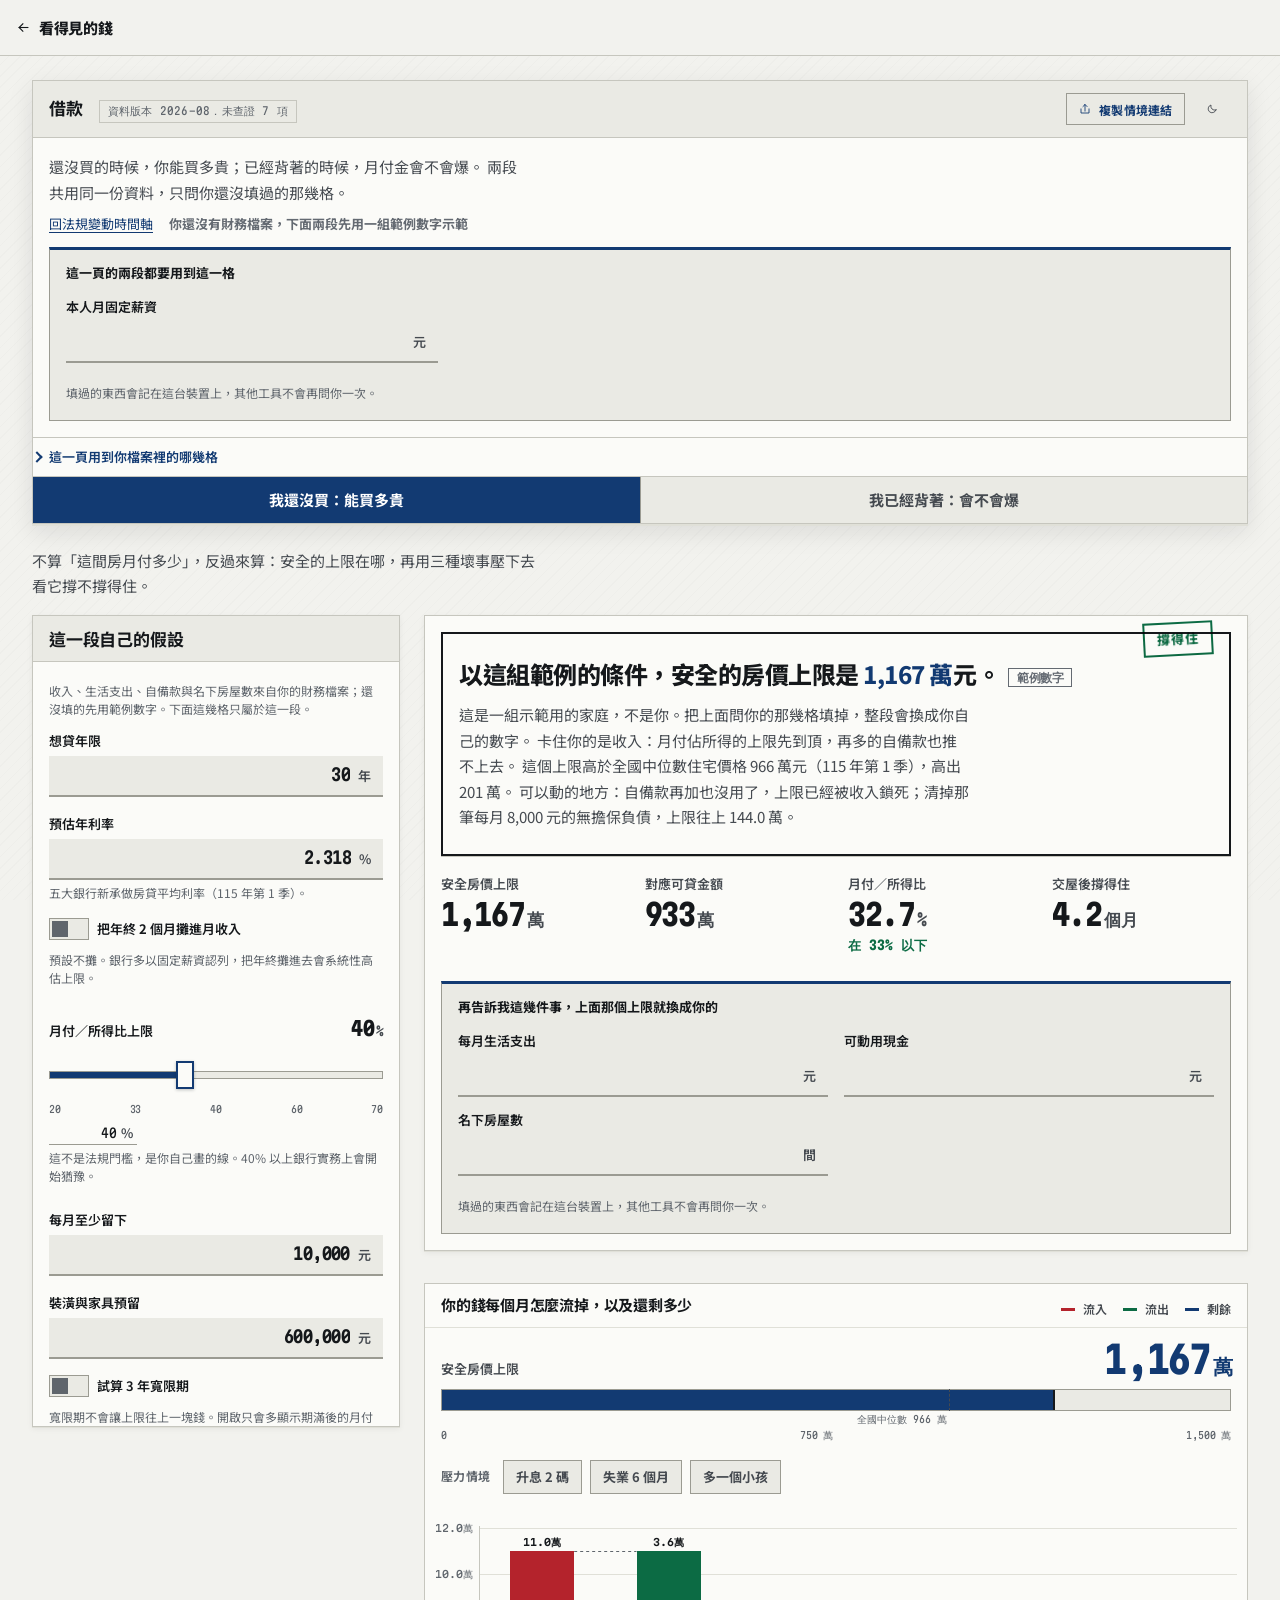
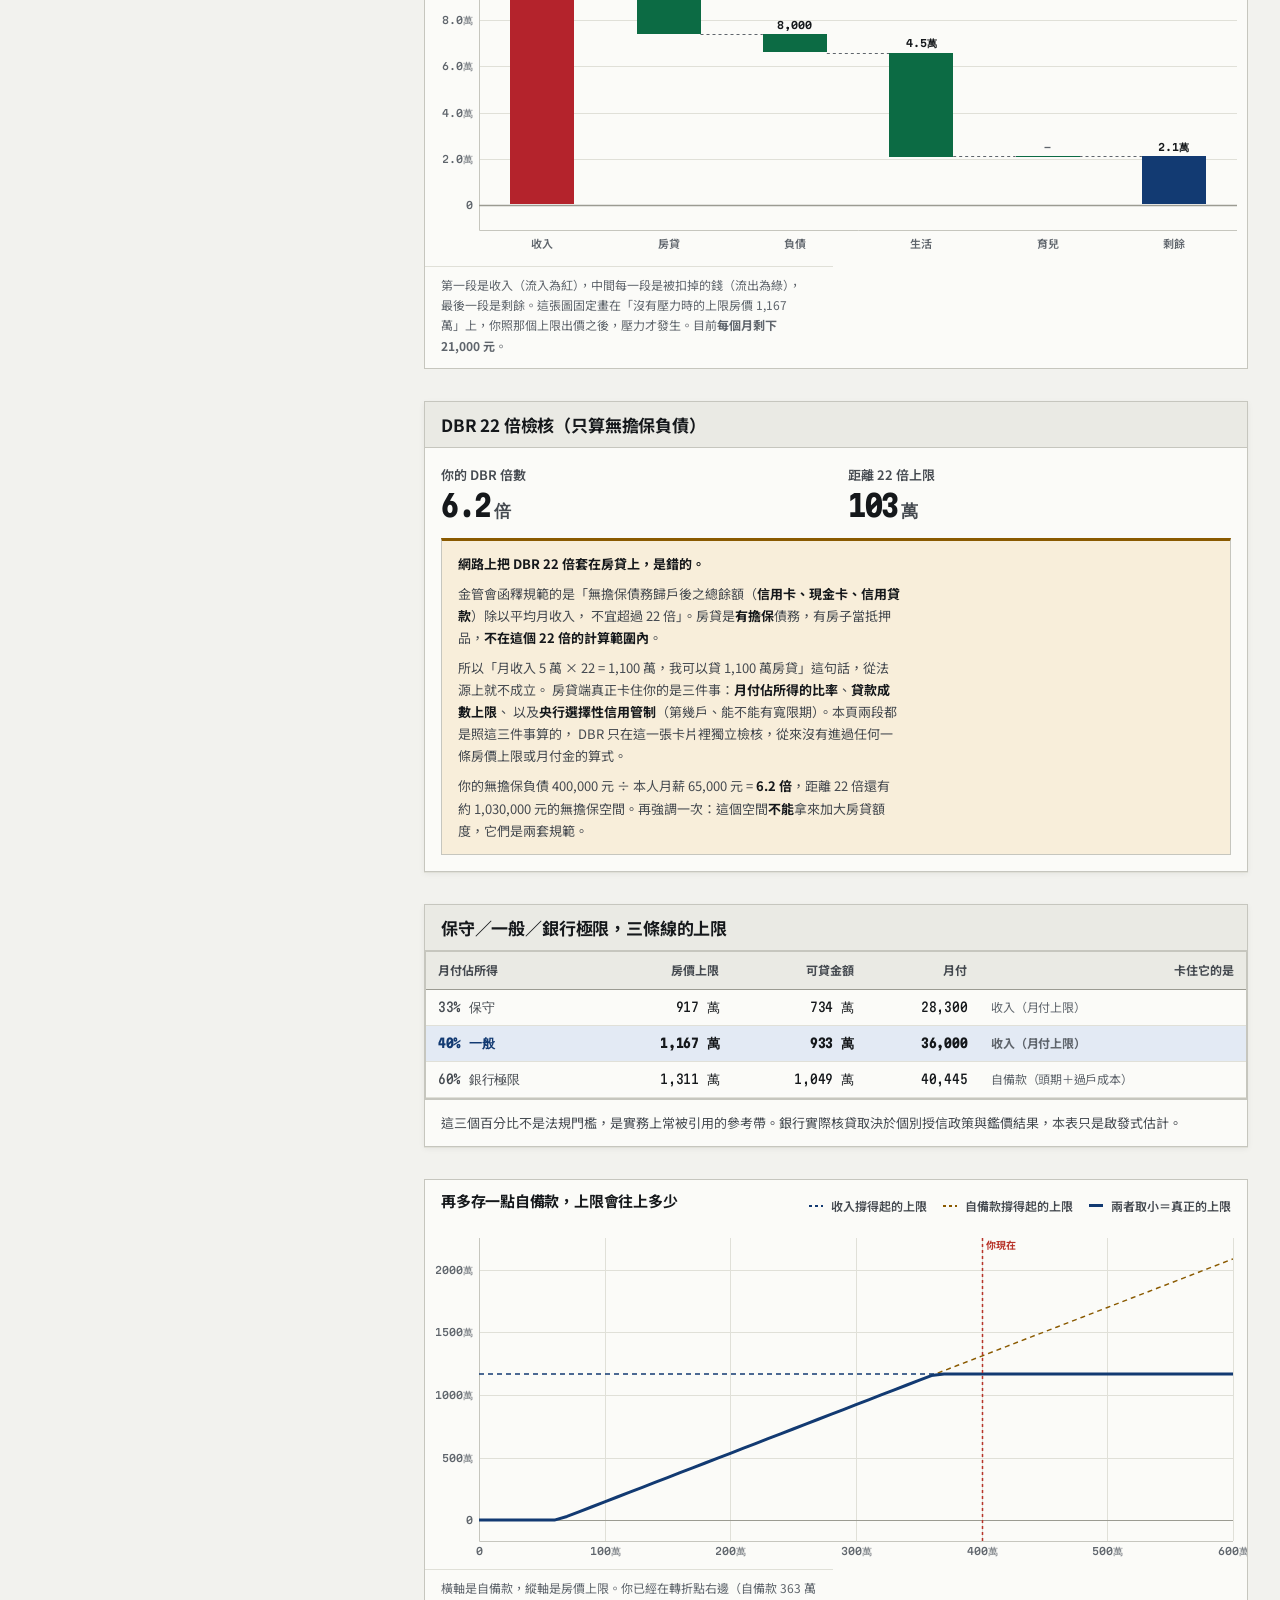
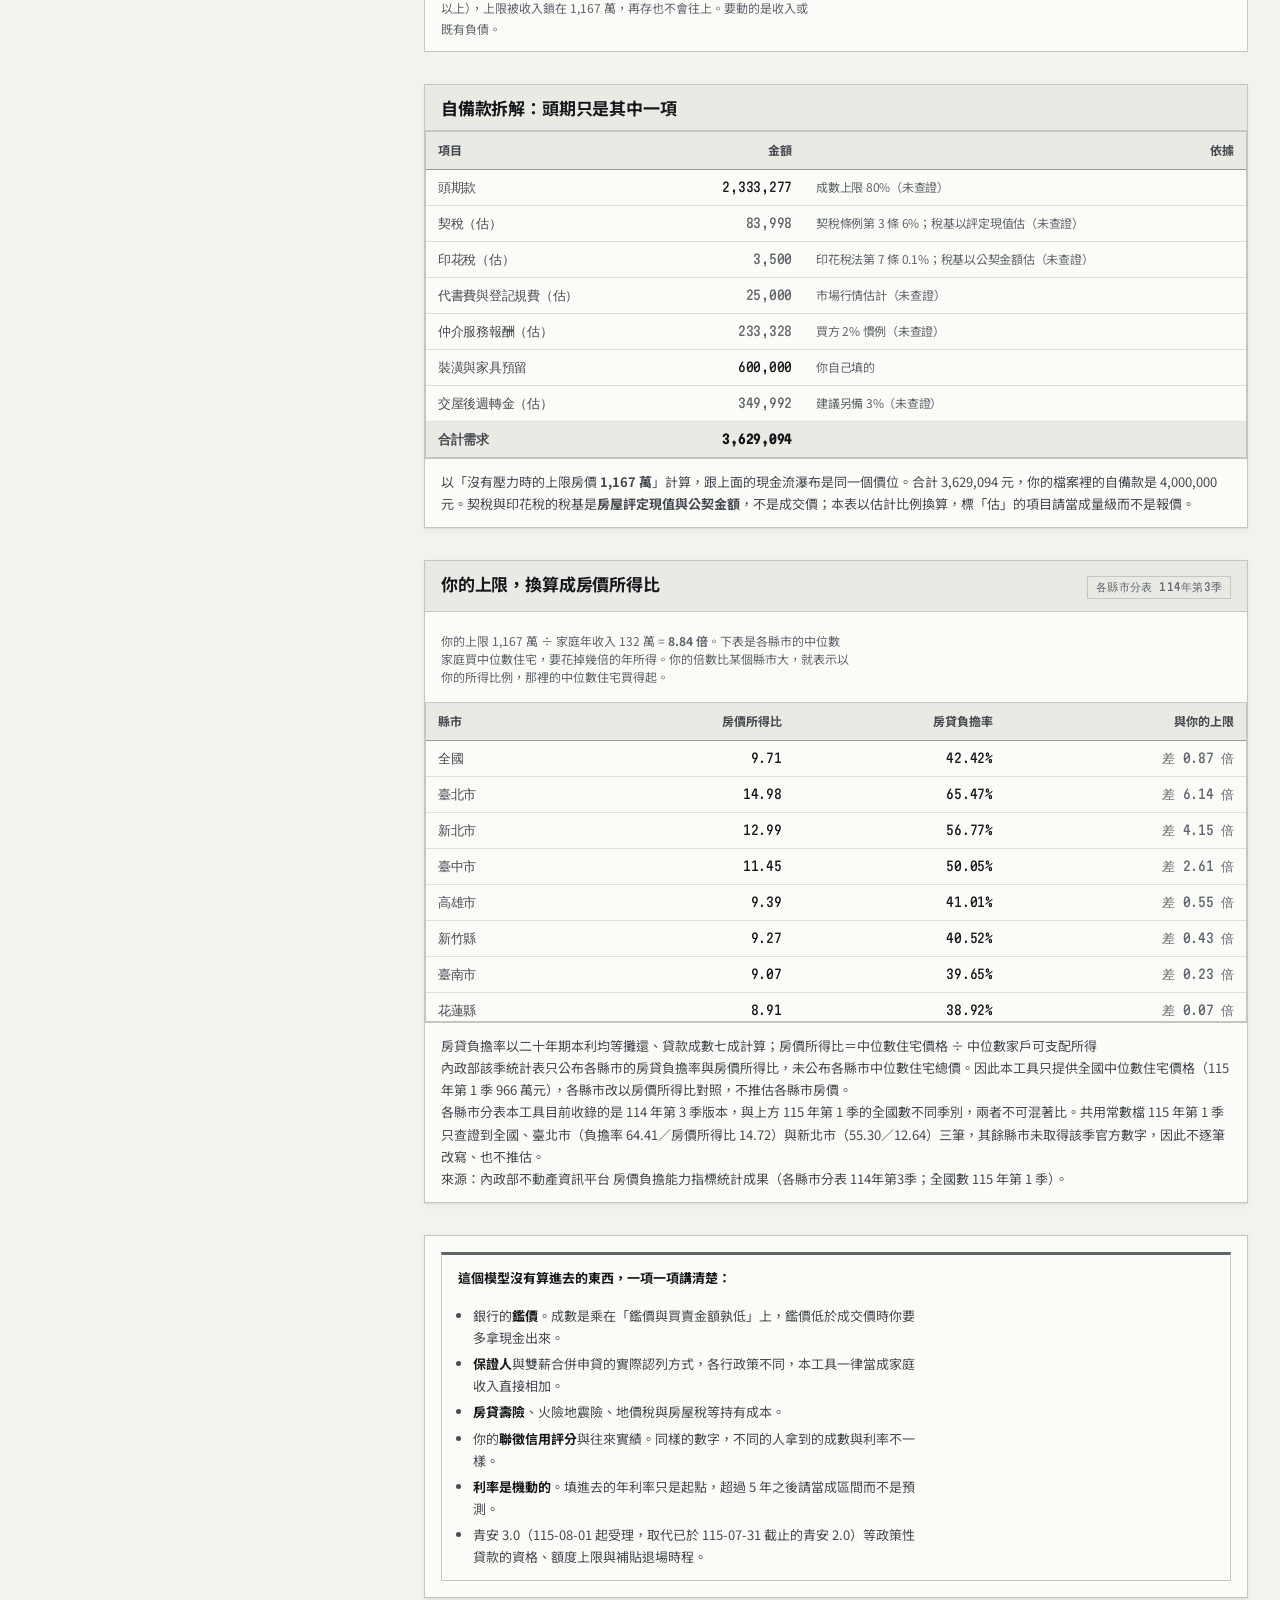
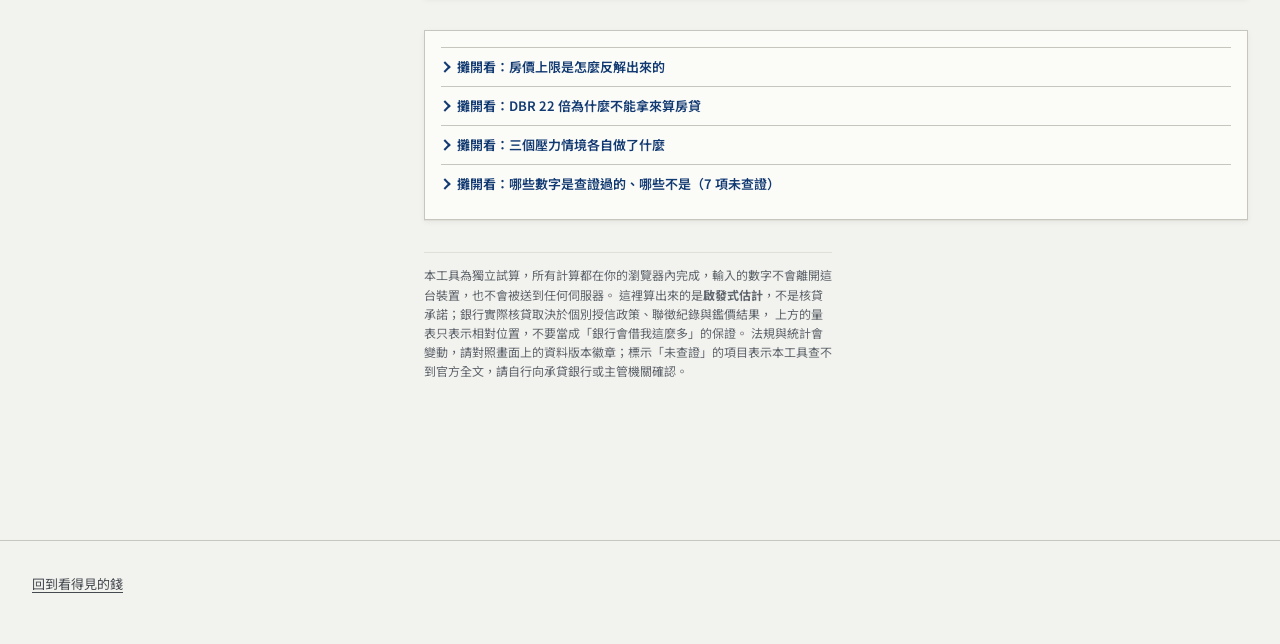
==== commit e14bf249: "七個工具合併成三個模組，共用同一份財務檔案 借款（房貸懸崖＋買房天花板）、退休（勞保賽跑＋退休扇形）、投資與稅（股利地圖＋ ETF 樂透＋除息填息）。原本七個資料夾保留不動，它們是既有的入口，模組頁沒" ====
--- a/apps/borrow/index.html
+++ b/apps/borrow/index.html
@@ -42,8 +42,8 @@
     </div>
 
     <p class="app-lede">
-      同一個人的兩個時刻：還沒買的時候，你能買多貴；已經背著的時候，你的月付金會不會爆。
-      兩段用的是同一份收入、負債與自備款，只問你還沒填過的那幾格。
+      還沒買的時候，你能買多貴；已經背著的時候，月付金會不會爆。
+      兩段共用同一份資料，只問你還沒填過的那幾格。
     </p>
 
     <p class="app-from" id="fromLine"></p>
@@ -79,11 +79,8 @@
   <section id="sec-ceiling" class="mod" aria-label="能買多貴">
 
     <p class="mod__lede">
-      不算「這間房月付多少」，反過來算：以你的收入與自備款，安全的上限在哪。
-      算完之後，用升息兩碼、失業半年、多一個小孩三種壞事，一鈕一鈕壓下去看它撐不撐得住。
+      不算「這間房月付多少」，反過來算：安全的上限在哪，再用三種壞事壓下去看它撐不撐得住。
     </p>
-
-    <div class="mod__ask" id="askCeiling"></div>
 
     <div class="workbench">
 
@@ -192,6 +189,9 @@
               <div class="readout"><span class="readout__label">月付／所得比</span><span class="readout__value" data-live id="c-r-dsr">-</span><span class="readout__delta" data-dir="flat" id="c-r-dsrline"></span></div>
               <div class="readout"><span class="readout__label">交屋後撐得住</span><span class="readout__value" data-live id="c-r-runway">-</span></div>
             </div>
+
+            <!-- 先給結論，再問缺的那幾格。問完就地換成他自己的數字。 -->
+            <div class="mod__ask" id="askCeiling"></div>
           </div>
         </section>
 
@@ -361,10 +361,7 @@
 
     <p class="mod__lede">
       寬限期結束的那一個月，月付金會跳多高？把期數拖一下，那道斷崖就會自己長出來。
-      分段利率、額外還本、升息壓力都算在同一條時間軸上，三個情境可以擺在一起比。
     </p>
-
-    <div class="mod__ask" id="askCliff"></div>
 
     <div class="plies plies--mod" id="m-plies"></div>
 
@@ -470,6 +467,9 @@
               <div class="readout"><span class="readout__label">跳升幅度</span><span class="readout__value" data-live id="m-r-jump">-</span><span class="readout__delta" data-dir="up" id="m-r-jumpx"></span></div>
               <div class="readout"><span class="readout__label">總利息支出</span><span class="readout__value" data-live id="m-r-interest">-</span></div>
             </div>
+
+            <!-- 先給結論，再問缺的那幾格。問完就地換成他自己的數字。 -->
+            <div class="mod__ask" id="askCliff"></div>
           </div>
         </section>
 
--- a/apps/borrow/app.css
+++ b/apps/borrow/app.css
@@ -28,8 +28,9 @@
 .app-from__own { color: var(--accent); font-weight: 700; }
 .app-from__demo { color: var(--stamp-void); font-weight: 700; }
 
-/* 模組層級的問格：只問兩段都要用到的那幾格 */
-.app-ask:not(:empty) { padding: 0 var(--s-4) var(--s-4); }
+/* 模組層級的問格：只問兩段都要用到的那幾格。
+   全部填過時 askbox 會自己 hidden，這時整條連留白都不該留。 */
+.app-ask:has(> .askbox:not([hidden])) { padding: 0 var(--s-4) var(--s-4); }
 .app-ask .askbox { container-type: inline-size; }
 
 /* 共用檔案抽屜。收起來的時候只是一行字，不是頁面頂端的大表單。 */
@@ -66,7 +67,8 @@
   max-width: var(--measure);
   margin: 0 0 var(--s-4);
 }
-.mod__ask:not(:empty) { margin-bottom: var(--s-5); }
+/* 結論之後才問缺的那幾格：論點先出現，輸入是為了把它換成你的 */
+.mod__ask:has(> .askbox:not([hidden])) { margin-top: var(--s-5); }
 .mod__ask .askbox { container-type: inline-size; }
 
 .plies--mod {
